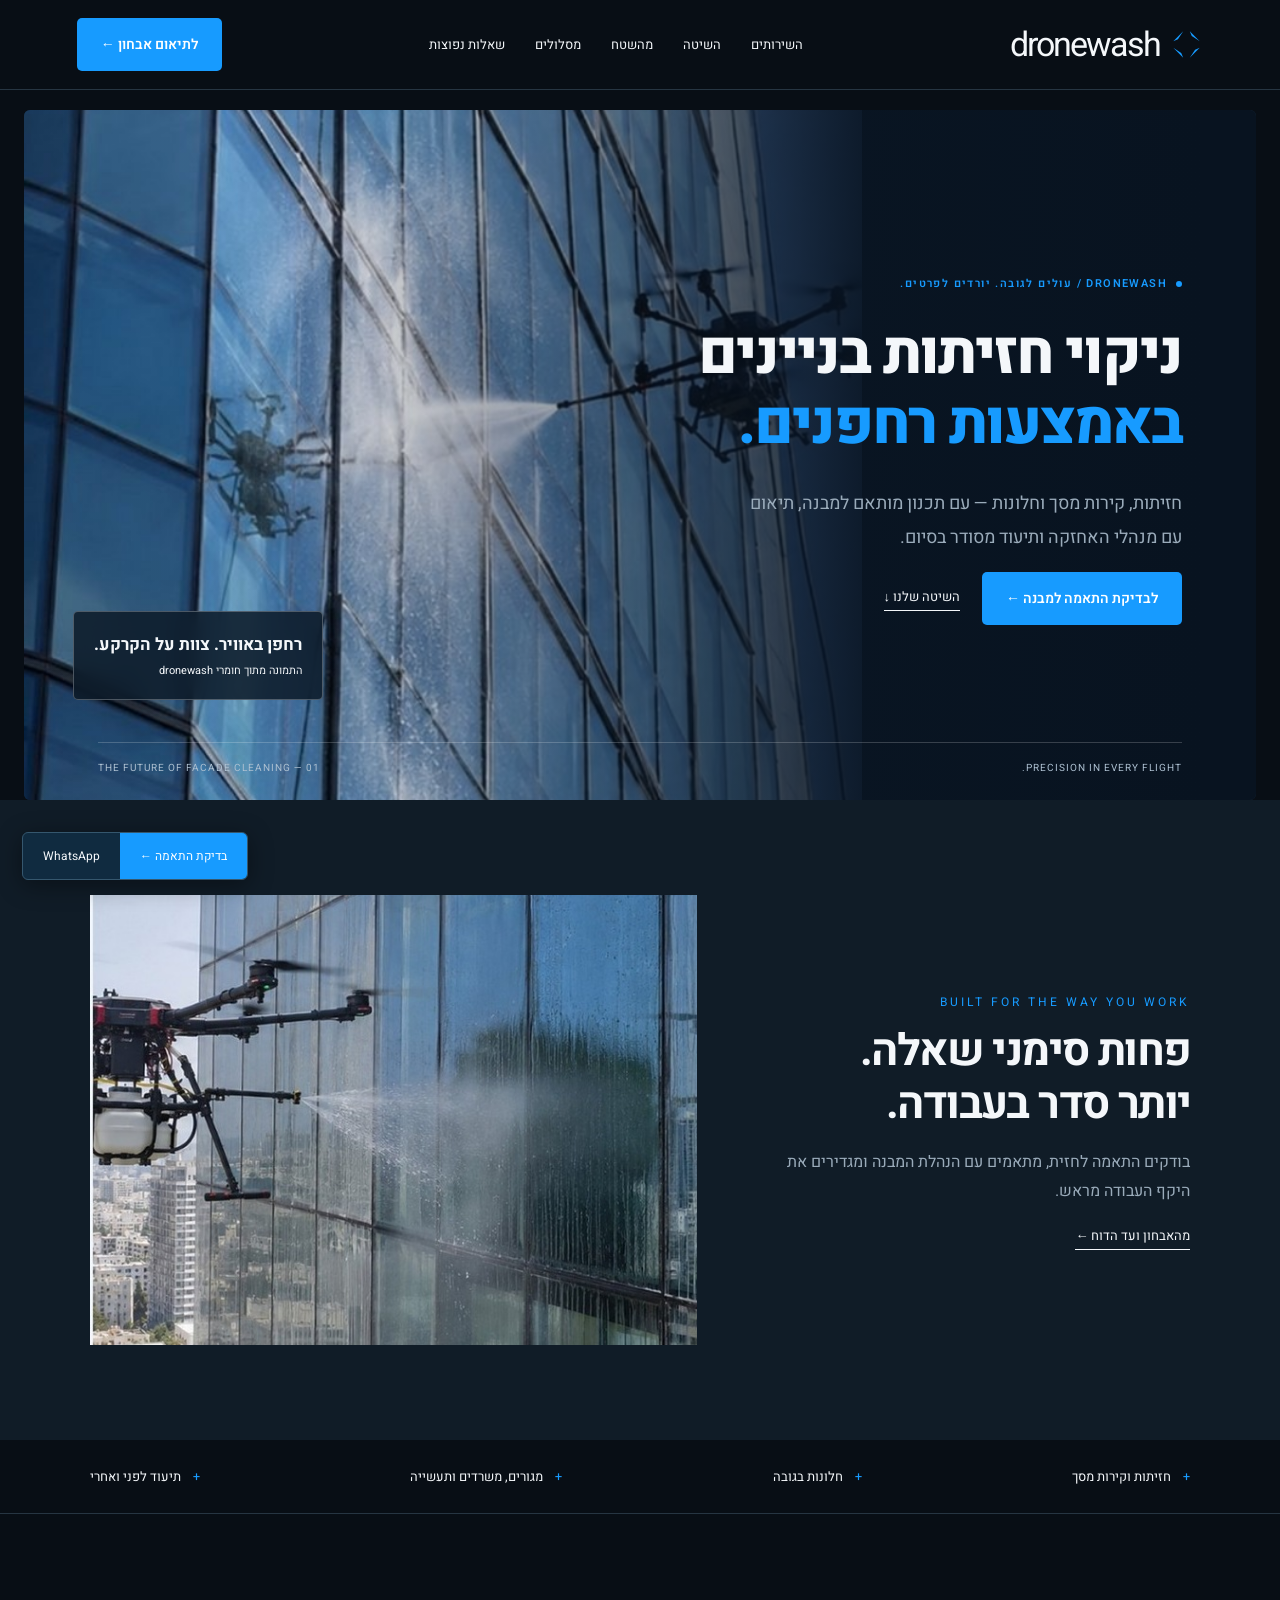
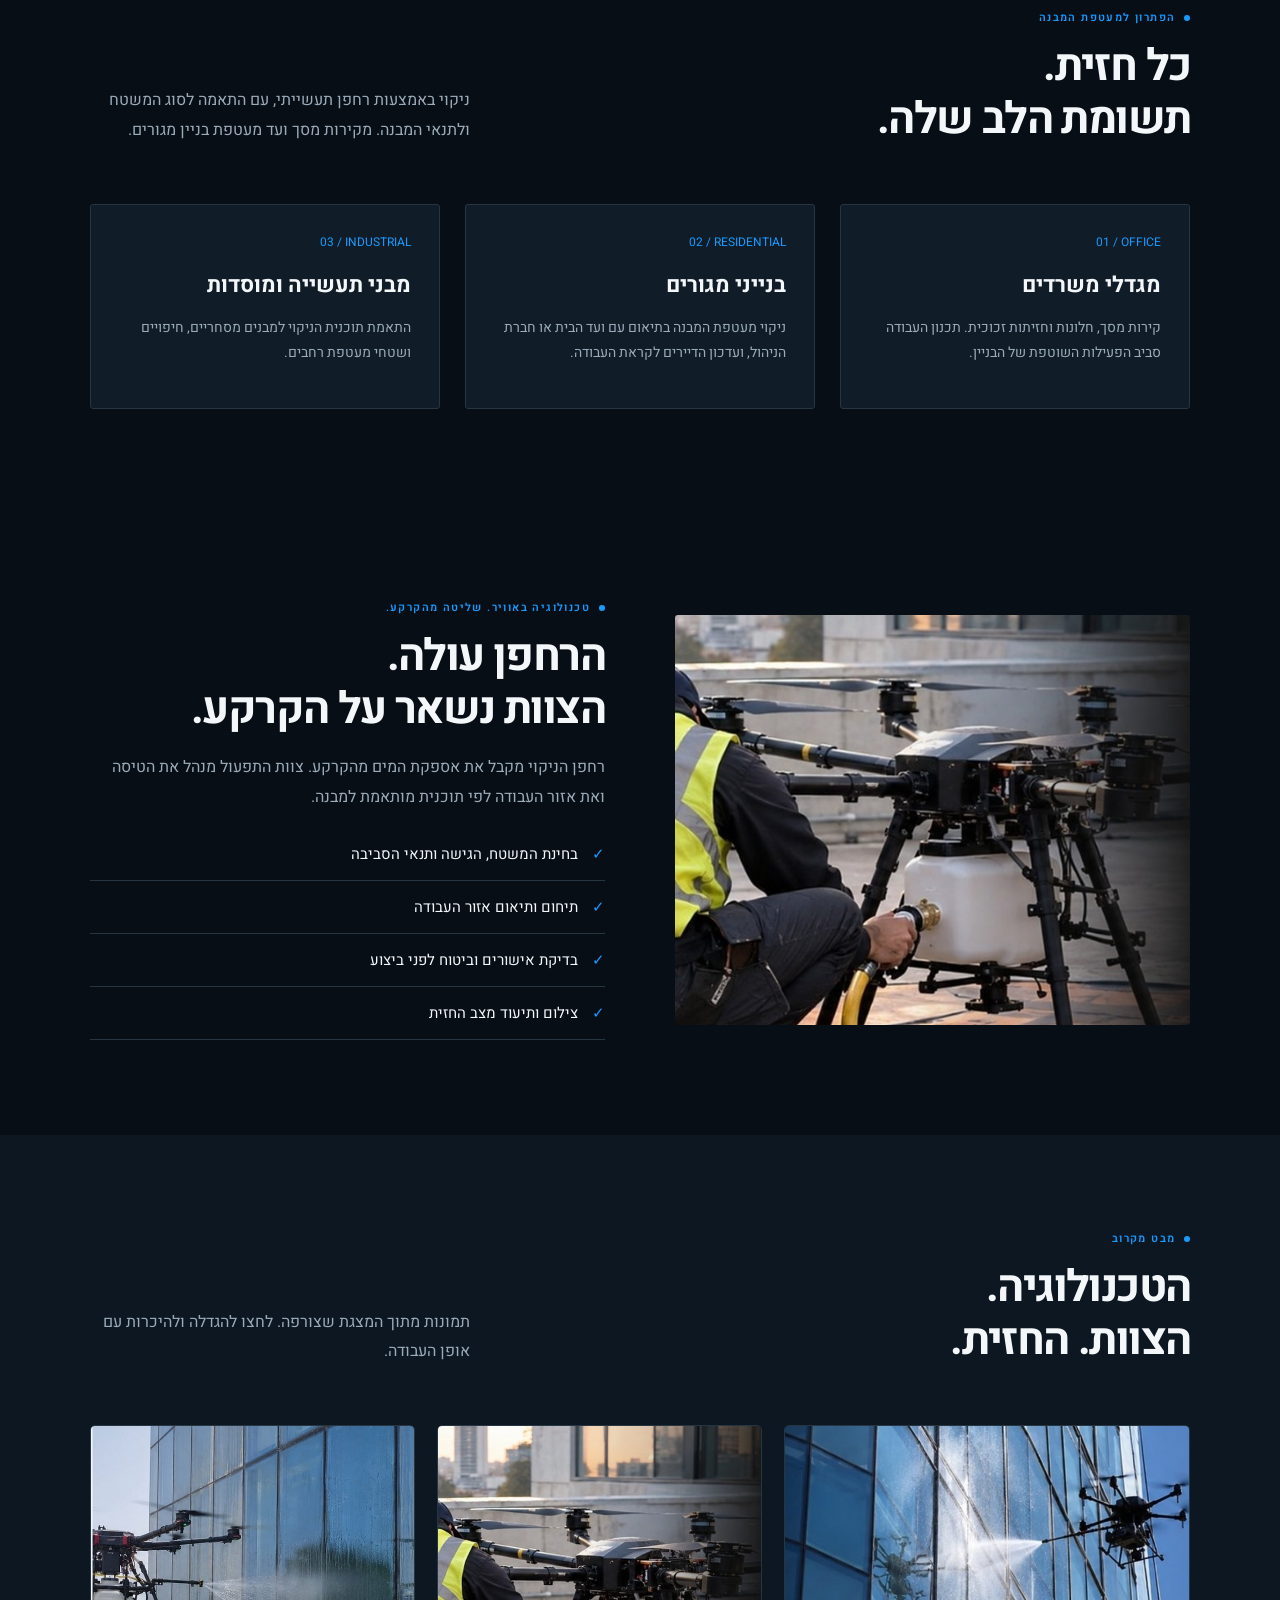
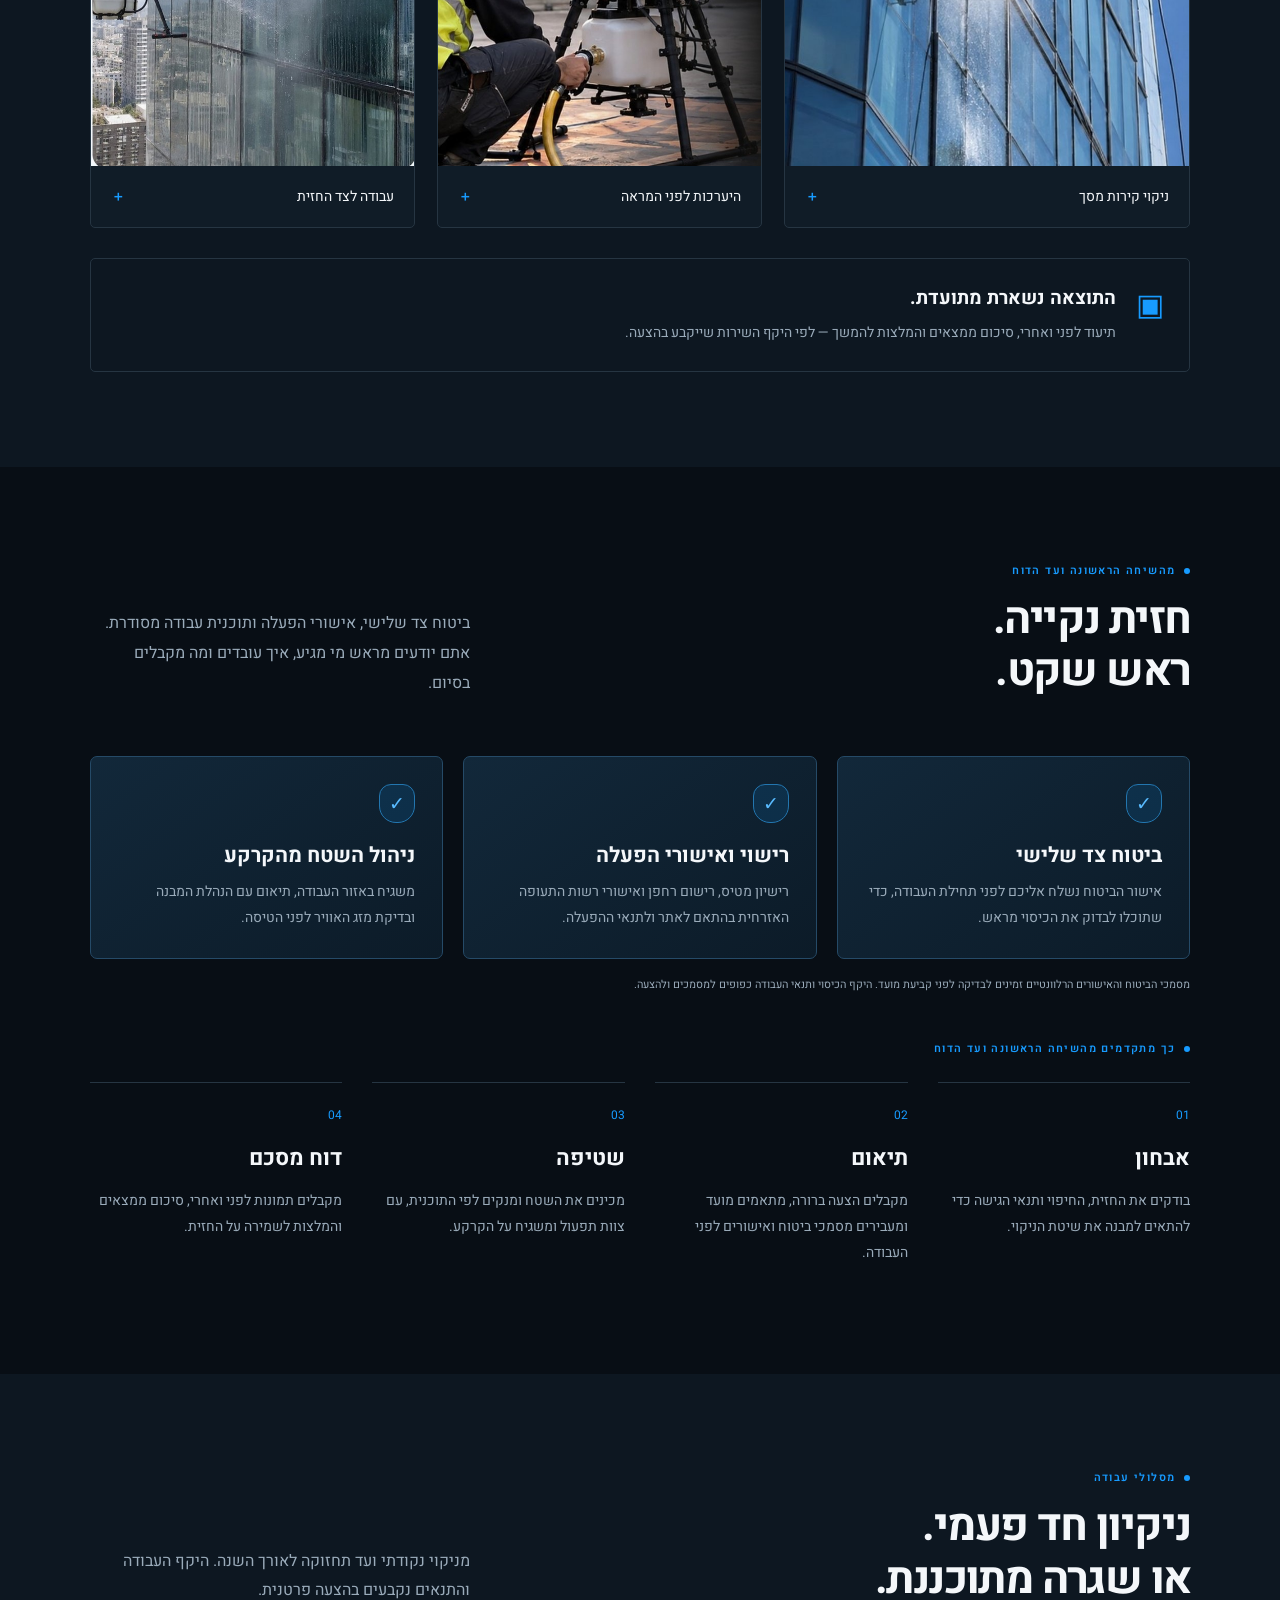
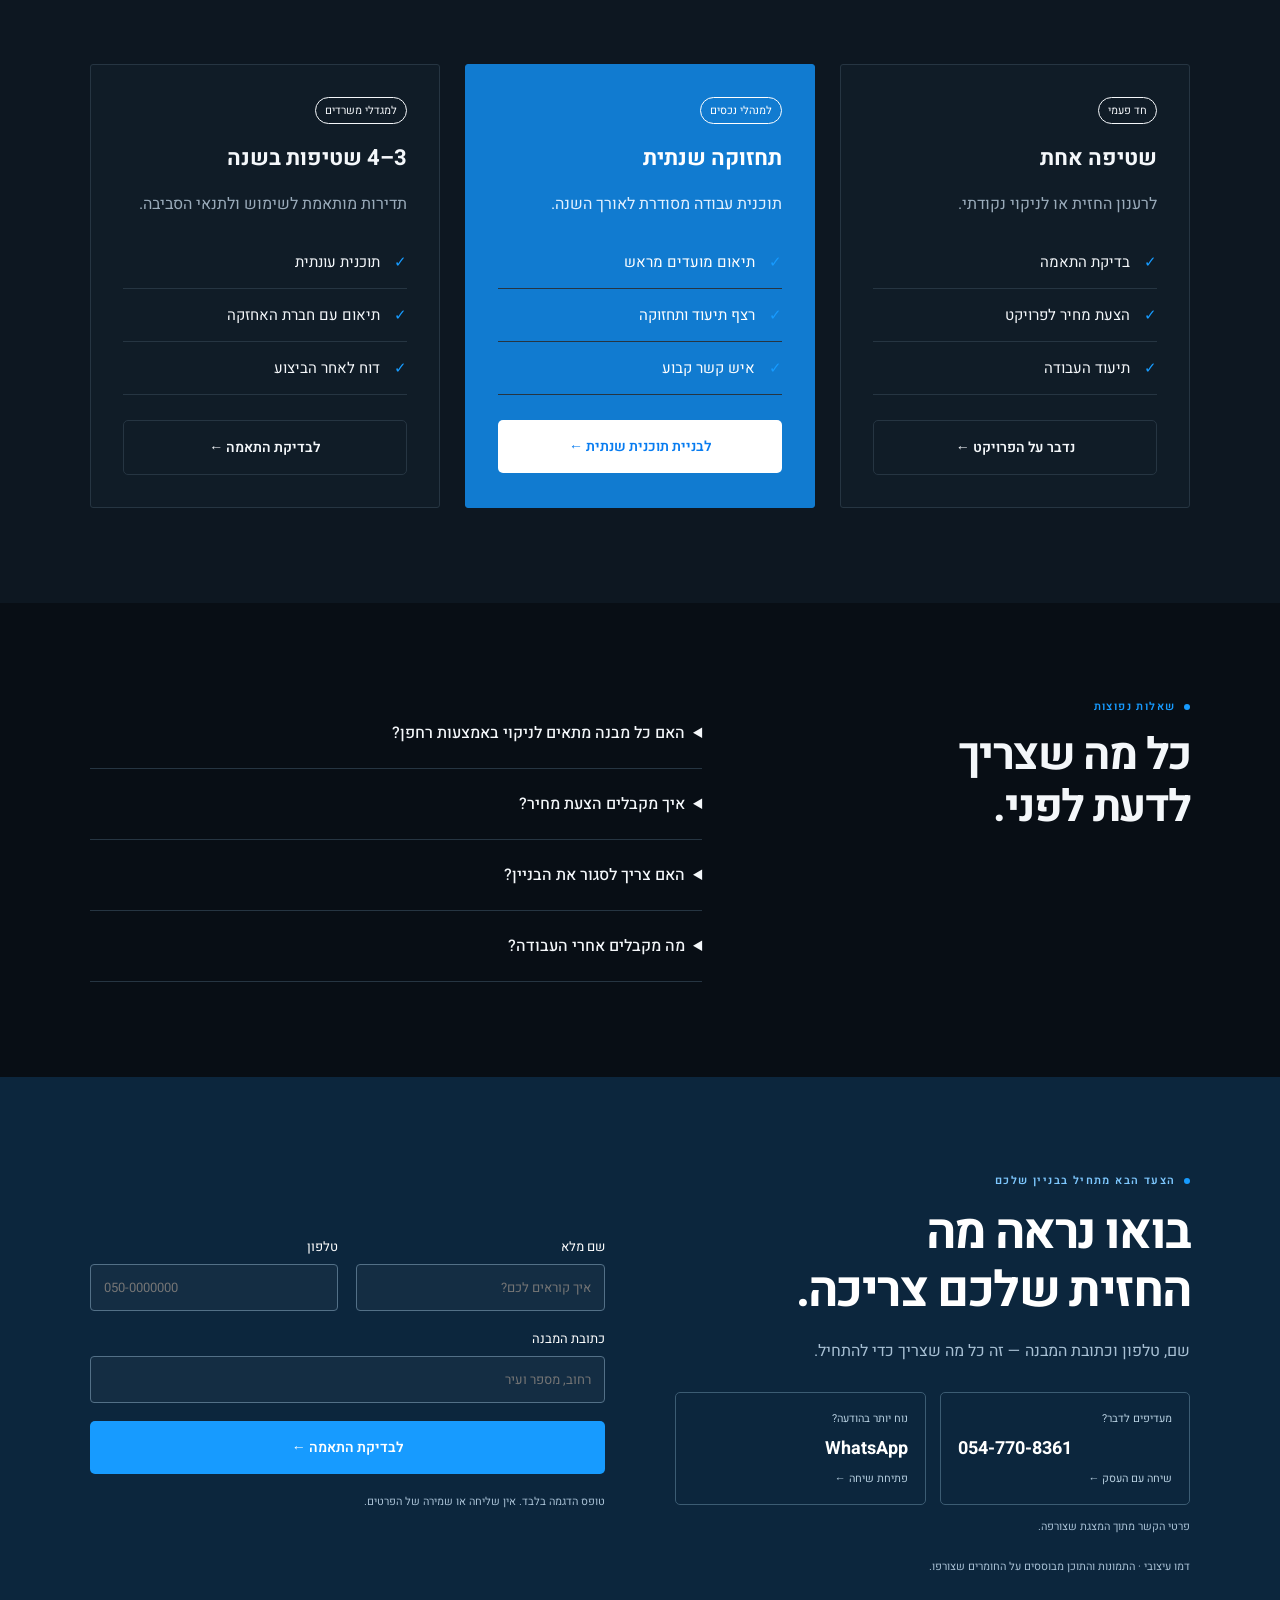
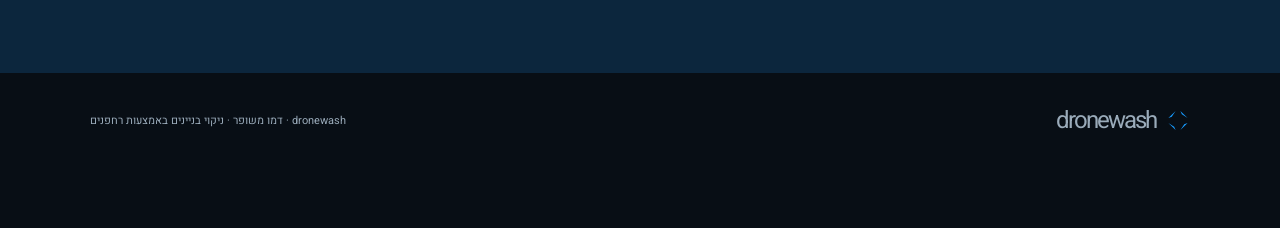
==== public/index.html @ f0903524 "Import original dronewash website and landing page unchanged website/ -> public/, landing/ -> public" ====
<!DOCTYPE html><html lang="he" dir="rtl"><head><meta charset="UTF-8"><meta name="viewport" content="width=device-width,initial-scale=1"><title>dronewash | עולים לגובה. יורדים לפרטים.</title><meta name="description" content="דמו dronewash — ניקוי חזיתות בניינים וקירות מסך באמצעות רחפנים"><link rel="stylesheet" href="styles.css"></head><body><header><a href="#" aria-label="dronewash דף הבית"><span class="logo" dir="ltr">dronewash<svg viewBox="0 0 50 50" aria-hidden="true"><path d="M5 20L20 5L12 17ZM30 5L45 20L33 12ZM45 30L30 45L38 33ZM20 45L5 30L17 38Z" fill="currentColor"/></svg></span></a><nav aria-label="ניווט ראשי"><a href="#services">השירותים</a><a href="#method">השיטה</a><a href="#gallery">מהשטח</a><a href="#plans">מסלולים</a><a href="#faq">שאלות נפוצות</a></nav><a class="btn" href="#contact">לתיאום אבחון ←</a></header><main><section class="hero"><div class="hero-copy"><div class="eyebrow">DRONEWASH / עולים לגובה. יורדים לפרטים.</div><h1>ניקוי חזיתות בניינים<br><em>באמצעות רחפנים.</em></h1><p>חזיתות, קירות מסך וחלונות — עם תכנון מותאם למבנה, תיאום עם מנהלי האחזקה ותיעוד מסודר בסיום.</p><div class="actions"><a class="btn" href="#contact">לבדיקת התאמה למבנה ←</a><a class="underlink" href="#method">השיטה שלנו ↓</a></div></div><div class="hero-tag"><b>רחפן באוויר. צוות על הקרקע.</b>התמונה מתוך חומרי dronewash</div><div class="hero-bottom"><span>PRECISION IN EVERY FLIGHT.</span><span>01 — THE FUTURE OF FACADE CLEANING</span></div></section><section class="section editorial"><div><div class="bigword">BUILT FOR THE WAY YOU WORK</div><h2>פחות סימני שאלה.<br>יותר סדר בעבודה.</h2><p>בודקים התאמה לחזית, מתאמים עם הנהלת המבנה ומגדירים את היקף העבודה מראש.</p><a class="underlink" href="#process">מהאבחון ועד הדוח ←</a></div><img src="assets/facade.jpg" alt="רחפן לצד חזית בניין זכוכית" loading="lazy"></section><div class="strip"><span>חזיתות וקירות מסך</span><span>חלונות בגובה</span><span>מגורים, משרדים ותעשייה</span><span>תיעוד לפני ואחרי</span></div>
<section class="section" id="services"><div class="section-head"><div><div class="eyebrow">הפתרון למעטפת המבנה</div><h2>כל חזית.<br>תשומת הלב שלה.</h2></div><p>ניקוי באמצעות רחפן תעשייתי, עם התאמה לסוג המשטח ולתנאי המבנה. מקירות מסך ועד מעטפת בניין מגורים.</p></div><div class="grid3"><article class="card"><div class="number">01 / OFFICE</div><h3>מגדלי משרדים</h3><p>קירות מסך, חלונות וחזיתות זכוכית. תכנון העבודה סביב הפעילות השוטפת של הבניין.</p></article><article class="card"><div class="number">02 / RESIDENTIAL</div><h3>בנייני מגורים</h3><p>ניקוי מעטפת המבנה בתיאום עם ועד הבית או חברת הניהול, ועדכון הדיירים לקראת העבודה.</p></article><article class="card"><div class="number">03 / INDUSTRIAL</div><h3>מבני תעשייה ומוסדות</h3><p>התאמת תוכנית הניקוי למבנים מסחריים, חיפויים ושטחי מעטפת רחבים.</p></article></div></section>
<section class="section split" id="method"><img class="photo" src="assets/pilot.jpg" alt="רחפן תעשייתי וצוות בשטח מתוך מצגת dronewash" loading="lazy"><div><div class="eyebrow">טכנולוגיה באוויר. שליטה מהקרקע.</div><h2>הרחפן עולה.<br>הצוות נשאר על הקרקע.</h2><p>רחפן הניקוי מקבל את אספקת המים מהקרקע. צוות התפעול מנהל את הטיסה ואת אזור העבודה לפי תוכנית מותאמת למבנה.</p><span class="check">בחינת המשטח, הגישה ותנאי הסביבה</span><span class="check">תיחום ותיאום אזור העבודה</span><span class="check">בדיקת אישורים וביטוח לפני ביצוע</span><span class="check">צילום ותיעוד מצב החזית</span></div></section>
<section class="section gallery" id="gallery"><div class="section-head"><div><div class="eyebrow">מבט מקרוב</div><h2>הטכנולוגיה.<br>הצוות. החזית.</h2></div><p>תמונות מתוך המצגת שצורפה. לחצו להגדלה ולהיכרות עם אופן העבודה.</p></div><div class="gallery-grid"><button class="gallery-item" data-src="assets/hero.jpg" data-caption="ניקוי קירות מסך"><img src="assets/hero.jpg" alt="ניקוי קירות מסך" loading="lazy"><span>ניקוי קירות מסך<b>＋</b></span></button><button class="gallery-item" data-src="assets/pilot.jpg" data-caption="היערכות לפני המראה"><img src="assets/pilot.jpg" alt="היערכות לפני המראה" loading="lazy"><span>היערכות לפני המראה<b>＋</b></span></button><button class="gallery-item" data-src="assets/facade.jpg" data-caption="עבודה לצד החזית"><img src="assets/facade.jpg" alt="עבודה לצד החזית" loading="lazy"><span>עבודה לצד החזית<b>＋</b></span></button></div><div class="documentation"><span class="doc-icon">▣</span><div><h3>התוצאה נשארת מתועדת.</h3><p>תיעוד לפני ואחרי, סיכום ממצאים והמלצות להמשך — לפי היקף השירות שייקבע בהצעה.</p></div></div></section><section class="section" id="process"><div class="section-head"><div><div class="eyebrow">מהשיחה הראשונה ועד הדוח</div><h2>חזית נקייה.<br>ראש שקט.</h2></div><p>ביטוח צד שלישי, אישורי הפעלה ותוכנית עבודה מסודרת. אתם יודעים מראש מי מגיע, איך עובדים ומה מקבלים בסיום.</p></div><div class="trust-grid"><article class="trust-card"><span class="trust-icon" aria-hidden="true">✓</span><h3>ביטוח צד שלישי</h3><p>אישור הביטוח נשלח אליכם לפני תחילת העבודה, כדי שתוכלו לבדוק את הכיסוי מראש.</p></article><article class="trust-card"><span class="trust-icon" aria-hidden="true">✓</span><h3>רישוי ואישורי הפעלה</h3><p>רישיון מטיס, רישום רחפן ואישורי רשות התעופה האזרחית בהתאם לאתר ולתנאי ההפעלה.</p></article><article class="trust-card"><span class="trust-icon" aria-hidden="true">✓</span><h3>ניהול השטח מהקרקע</h3><p>משגיח באזור העבודה, תיאום עם הנהלת המבנה ובדיקת מזג האוויר לפני הטיסה.</p></article></div><p class="trust-footnote">מסמכי הביטוח והאישורים הרלוונטיים זמינים לבדיקה לפני קביעת מועד. היקף הכיסוי ותנאי העבודה כפופים למסמכים ולהצעה.</p><div class="eyebrow process-label">כך מתקדמים מהשיחה הראשונה ועד הדוח</div><div class="grid4"><article class="linecard"><div class="number">01</div><h3>אבחון</h3><p>בודקים את החזית, החיפוי ותנאי הגישה כדי להתאים למבנה את שיטת הניקוי.</p></article><article class="linecard"><div class="number">02</div><h3>תיאום</h3><p>מקבלים הצעה ברורה, מתאמים מועד ומעבירים מסמכי ביטוח ואישורים לפני העבודה.</p></article><article class="linecard"><div class="number">03</div><h3>שטיפה</h3><p>מכינים את השטח ומנקים לפי התוכנית, עם צוות תפעול ומשגיח על הקרקע.</p></article><article class="linecard"><div class="number">04</div><h3>דוח מסכם</h3><p>מקבלים תמונות לפני ואחרי, סיכום ממצאים והמלצות לשמירה על החזית.</p></article></div></section>
<section class="section plans" id="plans"><div class="section-head"><div><div class="eyebrow">מסלולי עבודה</div><h2>ניקיון חד פעמי.<br>או שגרה מתוכננת.</h2></div><p>מניקוי נקודתי ועד תחזוקה לאורך השנה. היקף העבודה והתנאים נקבעים בהצעה פרטנית.</p></div><div class="grid3"><article class="plan"><div class="badge">חד פעמי</div><h3>שטיפה אחת</h3><p>לרענון החזית או לניקוי נקודתי.</p><span class="check">בדיקת התאמה</span><span class="check">הצעת מחיר לפרויקט</span><span class="check">תיעוד העבודה</span><a class="btn outline" href="#contact">נדבר על הפרויקט ←</a></article><article class="plan featured"><div class="badge">למנהלי נכסים</div><h3>תחזוקה שנתית</h3><p>תוכנית עבודה מסודרת לאורך השנה.</p><span class="check">תיאום מועדים מראש</span><span class="check">רצף תיעוד ותחזוקה</span><span class="check">איש קשר קבוע</span><a class="btn" href="#contact">לבניית תוכנית שנתית ←</a></article><article class="plan"><div class="badge">למגדלי משרדים</div><h3>3–4 שטיפות בשנה</h3><p>תדירות מותאמת לשימוש ולתנאי הסביבה.</p><span class="check">תוכנית עונתית</span><span class="check">תיאום עם חברת האחזקה</span><span class="check">דוח לאחר הביצוע</span><a class="btn outline" href="#contact">לבדיקת התאמה ←</a></article></div></section>
<section class="section faq" id="faq"><div><div class="eyebrow">שאלות נפוצות</div><h2>כל מה שצריך<br>לדעת לפני.</h2></div><div><details><summary>האם כל מבנה מתאים לניקוי באמצעות רחפן?</summary><p>לא כל מבנה מתאים. בוחנים את סוג החיפוי, גובה המבנה, אפשרויות הגישה, הסביבה ומצב הלכלוך לפני קביעת שיטת העבודה.</p></details><details><summary>איך מקבלים הצעת מחיר?</summary><p>מתחילים מכתובת ותמונה של המבנה. לאחר בדיקת ההתאמה והיקף העבודה, ניתן לתאם אבחון ולהכין הצעה מפורטת.</p></details><details><summary>האם צריך לסגור את הבניין?</summary><p>העבודה מתוכננת בתיאום עם הנהלת המבנה. אזור העבודה עשוי להיות מתוחם; היקף ההפרעה תלוי בתנאי המקום ובתוכנית הביצוע.</p></details><details><summary>מה מקבלים אחרי העבודה?</summary><p>לפי התוכנית המוצגת: תיעוד לפני ואחרי, סיכום ממצאים והמלצות לתחזוקה בהמשך. הפרטים הסופיים נקבעים בהצעת השירות.</p></details></div></section>
<section class="section contact split" id="contact"><div><div class="eyebrow" style="color:#7ec8ff">הצעד הבא מתחיל בבניין שלכם</div><h2>בואו נראה מה<br>החזית שלכם צריכה.</h2><p>שם, טלפון וכתובת המבנה — זה כל מה שצריך כדי להתחיל.</p><div class="contact-options"><a href="tel:+972547708361" class="contact-option"><span>מעדיפים לדבר?</span><b dir="ltr">054-770-8361</b><small>שיחה עם העסק ←</small></a><a href="https://wa.me/972547708361" target="_blank" rel="noopener noreferrer" class="contact-option"><span>נוח יותר בהודעה?</span><b>WhatsApp</b><small>פתיחת שיחה ←</small></a></div><p class="note contact-source">פרטי הקשר מתוך המצגת שצורפה.</p><p class="note">דמו עיצובי · התמונות והתוכן מבוססים על החומרים שצורפו.</p></div><form><label>שם מלא<input required autocomplete="name" placeholder="איך קוראים לכם?"></label><label>טלפון<input required type="tel" autocomplete="tel" pattern="[0-9+() -]{8,18}" placeholder="050-0000000"></label><label class="wide">כתובת המבנה<input required placeholder="רחוב, מספר ועיר"></label><button class="btn wide">לבדיקת התאמה ←</button><p class="note wide">טופס הדגמה בלבד. אין שליחה או שמירה של הפרטים.</p><div id="result" class="result wide" role="status" hidden></div></form></section></main><footer class="footer"><span class="logo" dir="ltr">dronewash<svg viewBox="0 0 50 50" aria-hidden="true"><path d="M5 20L20 5L12 17ZM30 5L45 20L33 12ZM45 30L30 45L38 33ZM20 45L5 30L17 38Z" fill="currentColor"/></svg></span><span>dronewash · דמו משופר · ניקוי בניינים באמצעות רחפנים</span></footer><dialog id="viewer" aria-labelledby="viewer-caption"><button class="close-viewer" aria-label="סגירת תמונה">✕</button><img id="viewer-image" alt=""><p id="viewer-caption"></p></dialog><div class="quick-contact" aria-label="יצירת קשר מהירה"><a href="#contact">בדיקת התאמה ←</a><a href="https://wa.me/972547708361" target="_blank" rel="noopener noreferrer">WhatsApp</a></div><script src="script.js" defer></script></body></html>
---- public/styles.css ----
@import url('https://fonts.googleapis.com/css2?family=Heebo:wght@400;500;600;700;800;900&display=swap');*{box-sizing:border-box}html{scroll-behavior:smooth;scroll-padding-top:85px}body{margin:0;font-family:Heebo,Arial,sans-serif;color:var(--ink);background:var(--bg)}a{color:inherit;text-decoration:none}button,input,select{font:inherit}a,button,input,select,summary{outline-offset:5px}button{cursor:pointer}header{height:90px;padding:0 6%;display:flex;justify-content:space-between;align-items:center;border-bottom:1px solid var(--line)}.logo{font-size:34px;letter-spacing:-2px;display:inline-flex;gap:10px;align-items:center;font-weight:400}.logo svg{width:33px;height:33px;color:var(--blue)}nav{display:flex;gap:30px;font-size:13px}.btn{display:inline-flex;align-items:center;justify-content:center;gap:28px;border:0;background:var(--blue);color:white;padding:16px 24px;border-radius:5px;font-size:14px;font-weight:600}.btn.light{background:white;color:#102334}.outline{background:transparent;border:1px solid var(--line);color:var(--ink)}.eyebrow{font-size:11px;letter-spacing:1.4px;color:var(--blue);font-weight:600}.eyebrow:before{content:'';display:inline-block;width:6px;height:6px;background:var(--blue);border-radius:50%;margin-left:9px}h1{font-size:clamp(52px,5.7vw,86px);line-height:1.1;letter-spacing:-3px;font-weight:800;margin:28px 0}h1 em{font-style:normal;color:var(--blue)}h2{font-size:44px;line-height:1.2;letter-spacing:-1.6px;margin:15px 0}h3{font-size:22px;margin:18px 0 10px}p{line-height:1.85;color:var(--muted);font-size:16px}.section{padding:95px 7%}.section-head{display:flex;justify-content:space-between;align-items:end;gap:60px;margin-bottom:42px}.section-head p{max-width:380px}.grid3{display:grid;grid-template-columns:repeat(3,1fr);gap:25px}.grid4{display:grid;grid-template-columns:repeat(4,1fr);gap:30px}.number{font-size:12px;color:var(--blue);direction:ltr;text-align:right}.card{border:1px solid var(--line);border-radius:8px;padding:28px;background:var(--card)}.card p{font-size:14px}.linecard{border-top:1px solid var(--line);padding-top:23px}.linecard p{font-size:14px}.photo{width:100%;height:410px;object-fit:cover;border-radius:8px}.split{display:grid;grid-template-columns:1fr 1fr;gap:70px;align-items:center}.check{display:block;padding:15px 0;border-bottom:1px solid var(--line);font-size:15px}.check:before{content:'✓';margin-left:14px;color:var(--blue)}.plans{background:var(--soft)}.plan{padding:32px;border:1px solid var(--line);border-radius:8px;background:var(--card)}.plan.featured{background:var(--blue);color:#fff;border-color:var(--blue)}.plan.featured p{color:#e3f1ff}.plan.featured .btn{background:white;color:#087cf0}.plan .btn{width:100%;margin-top:25px}.badge{display:inline-block;font-size:11px;border:1px solid currentColor;padding:4px 9px;border-radius:20px}.faq{display:grid;grid-template-columns:1fr 1.5fr;gap:80px}details{border-bottom:1px solid var(--line);padding:23px 0}summary{cursor:pointer;font-size:16px;font-weight:500}details p{font-size:14px}.contact{background:var(--contact);color:white}.contact p{color:#a8c0d4}.contact h2{font-size:49px}form{display:grid;grid-template-columns:1fr 1fr;gap:18px}label{font-size:13px}input,select{display:block;width:100%;border:1px solid #537087;background:#ffffff08;border-radius:4px;color:white;padding:13px;margin-top:8px}select option{color:#102334}.wide{grid-column:1/-1}.note{font-size:11px!important;margin:0}.result{background:#d5edff;padding:16px;color:#132b45;border-radius:4px}.footer{padding:30px 7%;display:flex;align-items:center;justify-content:space-between;font-size:11px;color:var(--muted)}.footer .logo{font-size:24px}.footer .logo svg{width:24px}.actions{display:flex;align-items:center;gap:22px}.underlink{font-size:13px;border-bottom:1px solid currentColor;padding-bottom:4px}.strip{display:flex;justify-content:space-between;gap:20px;padding:27px 7%;border-bottom:1px solid var(--line);font-size:13px}.strip span:before{content:'+';color:var(--blue);margin-left:12px}.cross-demo{font-size:11px;color:var(--muted)}@media(max-width:760px){header{height:76px;padding:0 6%}nav{display:none}.logo{font-size:28px}.logo svg{width:27px}.btn{font-size:12px;padding:14px 17px;gap:15px}header .btn{padding:11px 14px}h1{font-size:55px;letter-spacing:-2px}h2{font-size:34px}.section{padding:60px 7%}.section-head{display:block}.grid3,.grid4,.split,.faq{grid-template-columns:1fr;gap:25px}.strip{flex-wrap:wrap;justify-content:center;font-size:11px;gap:15px}.photo{height:340px}.contact h2{font-size:39px}.footer{gap:20px;flex-wrap:wrap}.section-head p{font-size:14px}.card{padding:23px}.contact.split{gap:40px}form{gap:14px}}@media(prefers-reduced-motion:reduce){html{scroll-behavior:auto}}body{--bg:#080e15;--ink:#f4f7fa;--blue:#179bff;--muted:#9aabba;--line:#263542;--card:#101c27;--soft:#0d1721;--contact:#0c263d}header{background:#080e15}.hero{margin:20px 24px 0;min-height:690px;position:relative;display:flex;align-items:center;overflow:hidden;border-radius:6px;background:#14283b}.hero:before{content:'';position:absolute;inset:0;background:linear-gradient(270deg,#081320 10%,#081320df 40%,#08132010 80%),url('assets/hero.jpg') left 40%/60% auto no-repeat}.hero-copy{position:relative;padding:65px 6%;width:65%}.hero p{max-width:440px;font-size:18px}.hero h1{font-size:clamp(58px,6.5vw,94px)}.hero-bottom{position:absolute;bottom:25px;right:6%;left:6%;display:flex;justify-content:space-between;border-top:1px solid #ffffff30;padding-top:18px;color:#adc0d1;font-size:10px;letter-spacing:1px}.hero-tag{position:absolute;left:5%;bottom:105px;background:#0c1b28d9;border:1px solid #ffffff40;padding:20px;border-radius:5px;backdrop-filter:blur(10px);font-size:12px}.hero-tag b{display:block;font-size:19px;margin-bottom:5px}.card{border-radius:3px}.plans .plan{border-radius:3px}.plan.featured{background:#117bd0;border-color:#117bd0}.photo{border-radius:3px}.editorial{display:grid;grid-template-columns:1fr 1.4fr;gap:60px;align-items:center;background:#101c27}.editorial img{width:100%;height:450px;object-fit:cover}.bigword{font-size:12px;letter-spacing:3px;color:var(--blue)}@media(max-width:760px){.hero{margin:12px 12px 0;min-height:830px;align-items:start}.hero:before{background:linear-gradient(180deg,#081320 10%,#081320d9 48%,#08132020),url('assets/hero.jpg') center/cover}.hero-copy{width:100%;padding:45px 7%}.hero h1{font-size:59px}.hero p{font-size:16px}.hero-tag{left:7%;bottom:85px}.hero-bottom{font-size:8px}.editorial{grid-template-columns:1fr;gap:25px}.editorial img{height:340px}}
.hero h1{font-size:clamp(46px,4.7vw,69px);line-height:1.16;letter-spacing:-2px}.hero-copy{width:72%;padding-top:55px}.hero:before{background:linear-gradient(270deg,#081320 4%,#081320ed 32%,#08132060 58%,#08132005 85%),url('assets/hero.jpg') left 40%/68% auto no-repeat}.hero-copy p{max-width:440px}.hero-tag{left:4%;bottom:100px;font-size:11px}.hero-tag b{font-size:17px}.gallery{background:#0d1721}.gallery-grid{display:grid;grid-template-columns:1.25fr 1fr 1fr;gap:22px}.gallery-item{padding:0;text-align:right;color:var(--ink);background:var(--card);border:1px solid var(--line);border-radius:5px;overflow:hidden}.gallery-item img{height:340px;width:100%;object-fit:cover;display:block;transition:transform .3s}.gallery-item:hover img{transform:scale(1.025)}.gallery-item span{display:flex;justify-content:space-between;padding:20px;font-size:14px}.gallery-item b{color:var(--blue)}.documentation{margin-top:30px;display:flex;gap:20px;padding:25px;border:1px solid var(--line);border-radius:5px}.documentation h3{margin:0;font-size:19px}.documentation p{font-size:14px;margin:8px 0 0}.doc-icon{font-size:30px;color:var(--blue)}.contact-options{display:flex;gap:14px;margin:25px 0 12px}.contact-option{border:1px solid #3c5c73;border-radius:5px;padding:17px;flex:1;display:flex;flex-direction:column;gap:8px}.contact-option span,.contact-option small{font-size:11px;color:#b6cedf}.contact-option b{font-size:18px}.contact-option:hover{border-color:var(--blue)}.contact-source{margin-bottom:20px!important}dialog{border:1px solid #4a6478;background:#0c1823;color:white;padding:45px 20px 15px;border-radius:8px;max-width:min(90vw,900px);max-height:92vh}dialog::backdrop{background:#000c;backdrop-filter:blur(5px)}dialog img{display:block;max-width:100%;max-height:70vh;object-fit:contain;margin:auto}dialog p{font-size:14px;text-align:center}.close-viewer{position:absolute;top:9px;left:12px;color:white;background:transparent;border:0;padding:6px;font-size:20px}.quick-contact{position:fixed;bottom:20px;left:22px;z-index:20;display:flex;background:#102b40;border:1px solid #35576e;border-radius:6px;overflow:hidden;box-shadow:0 5px 25px #0006}.quick-contact a{padding:14px 20px;font-size:12px}.quick-contact a:first-child{background:var(--blue);color:white}.footer{padding-bottom:90px}@media(max-width:760px){.hero h1{font-size:43px;letter-spacing:-1.5px}.hero-copy{width:100%;padding:40px 7%}.hero:before{background:linear-gradient(180deg,#081320 8%,#081320e0 43%,#08132020 78%),url('assets/hero.jpg') center/cover}.hero{min-height:800px}.hero-copy p{font-size:15px}.hero-tag{left:7%;bottom:90px}.gallery-grid{grid-template-columns:1fr}.gallery-item img{height:310px}.contact-options{gap:10px}.contact-option{padding:13px}.contact-option b{font-size:16px}.quick-contact{left:14px;right:14px;bottom:12px}.quick-contact a{flex:1;text-align:center;padding:14px}.documentation{padding:20px}.footer{padding-bottom:100px}}@media(prefers-reduced-motion:reduce){.gallery-item img{transition:none}}
.trust-grid{display:grid;grid-template-columns:repeat(3,1fr);gap:20px;margin:0 0 16px}.trust-card{background:linear-gradient(145deg,#12283a,#0c1b28);border:1px solid #254a67;border-radius:7px;padding:27px}.trust-icon{display:inline-grid;place-items:center;background:#087ed529;color:#59bbff;border:1px solid #2376af;width:36px;height:39px;border-radius:12px 12px 17px 17px;font-size:19px}.trust-card h3{font-size:21px;margin:17px 0 8px}.trust-card p{font-size:14px;line-height:1.85;margin:0}.trust-footnote{font-size:11px;line-height:1.8;max-width:800px;margin:0 0 45px}.process-label{margin-bottom:25px}@media(max-width:760px){.trust-grid{grid-template-columns:1fr;gap:13px}.trust-card{padding:22px}.trust-card h3{font-size:21px}.trust-card p{font-size:15px}.trust-footnote{margin-bottom:35px}}
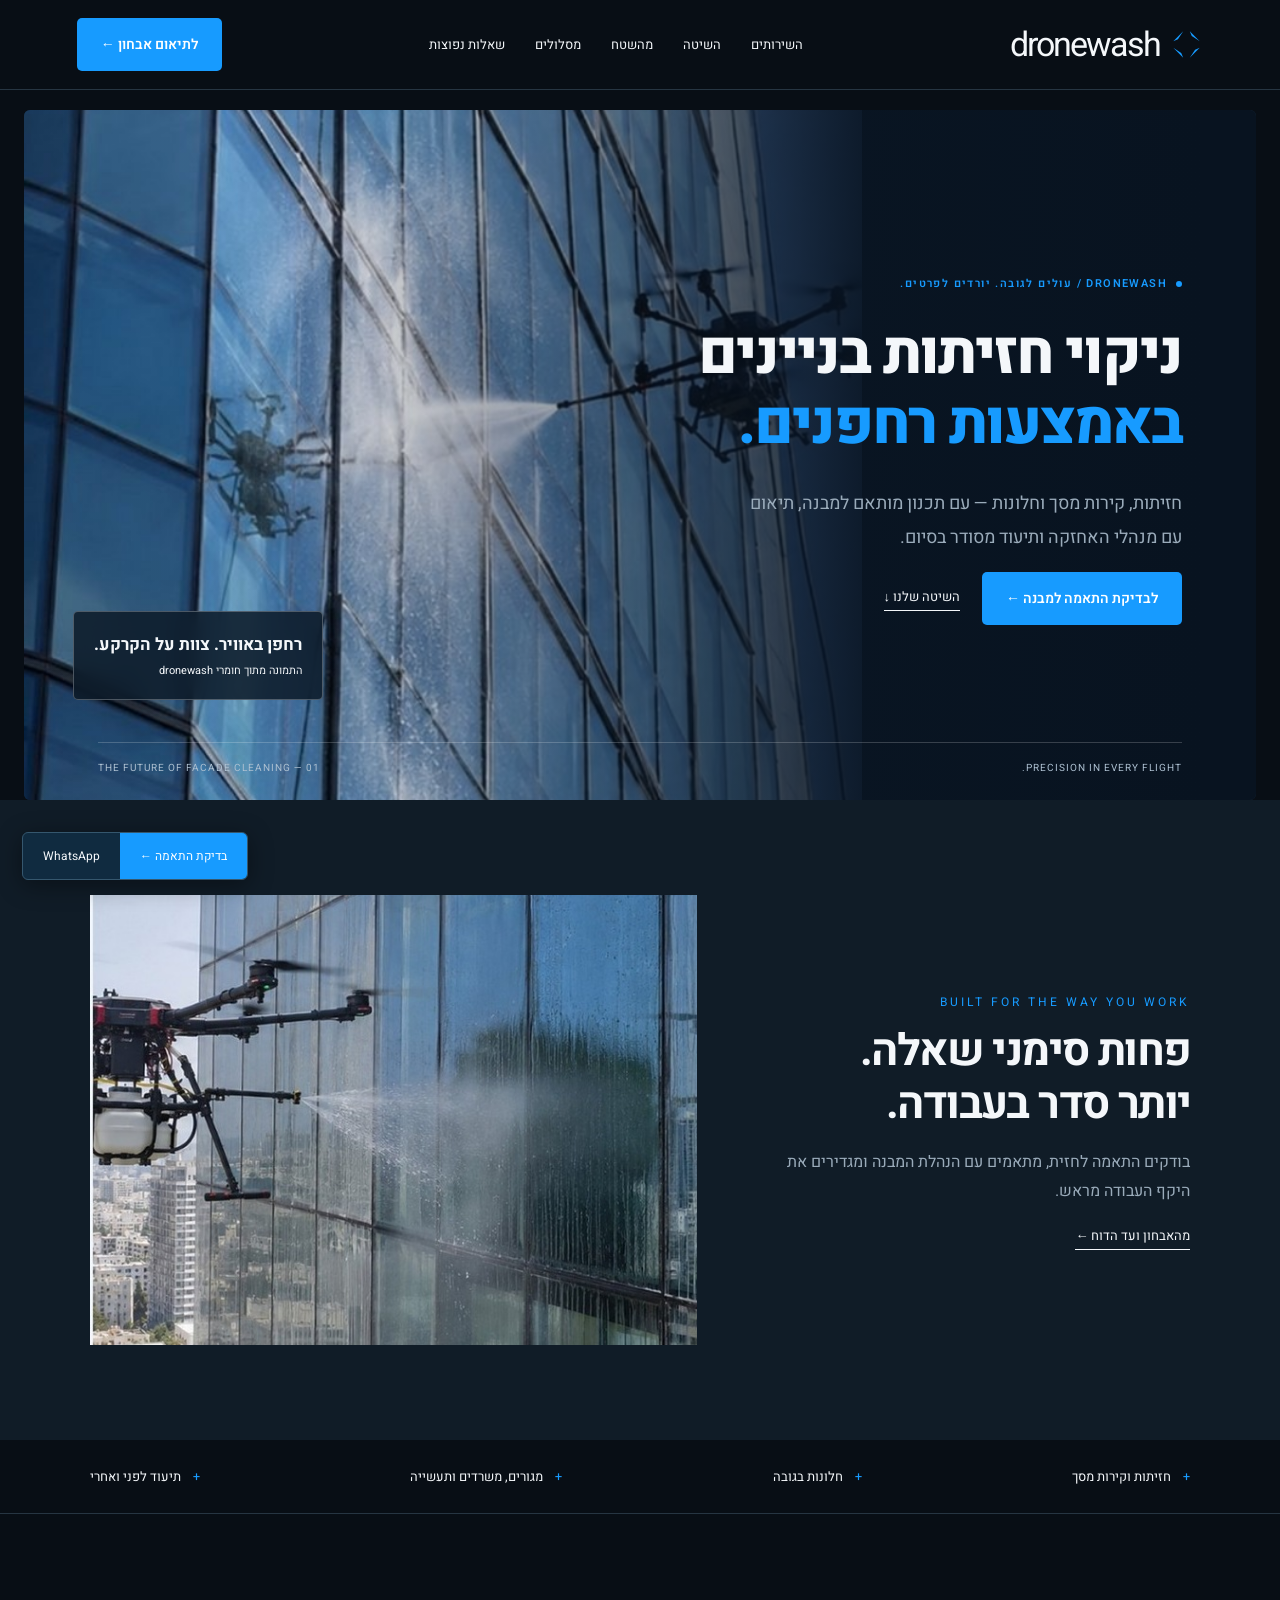
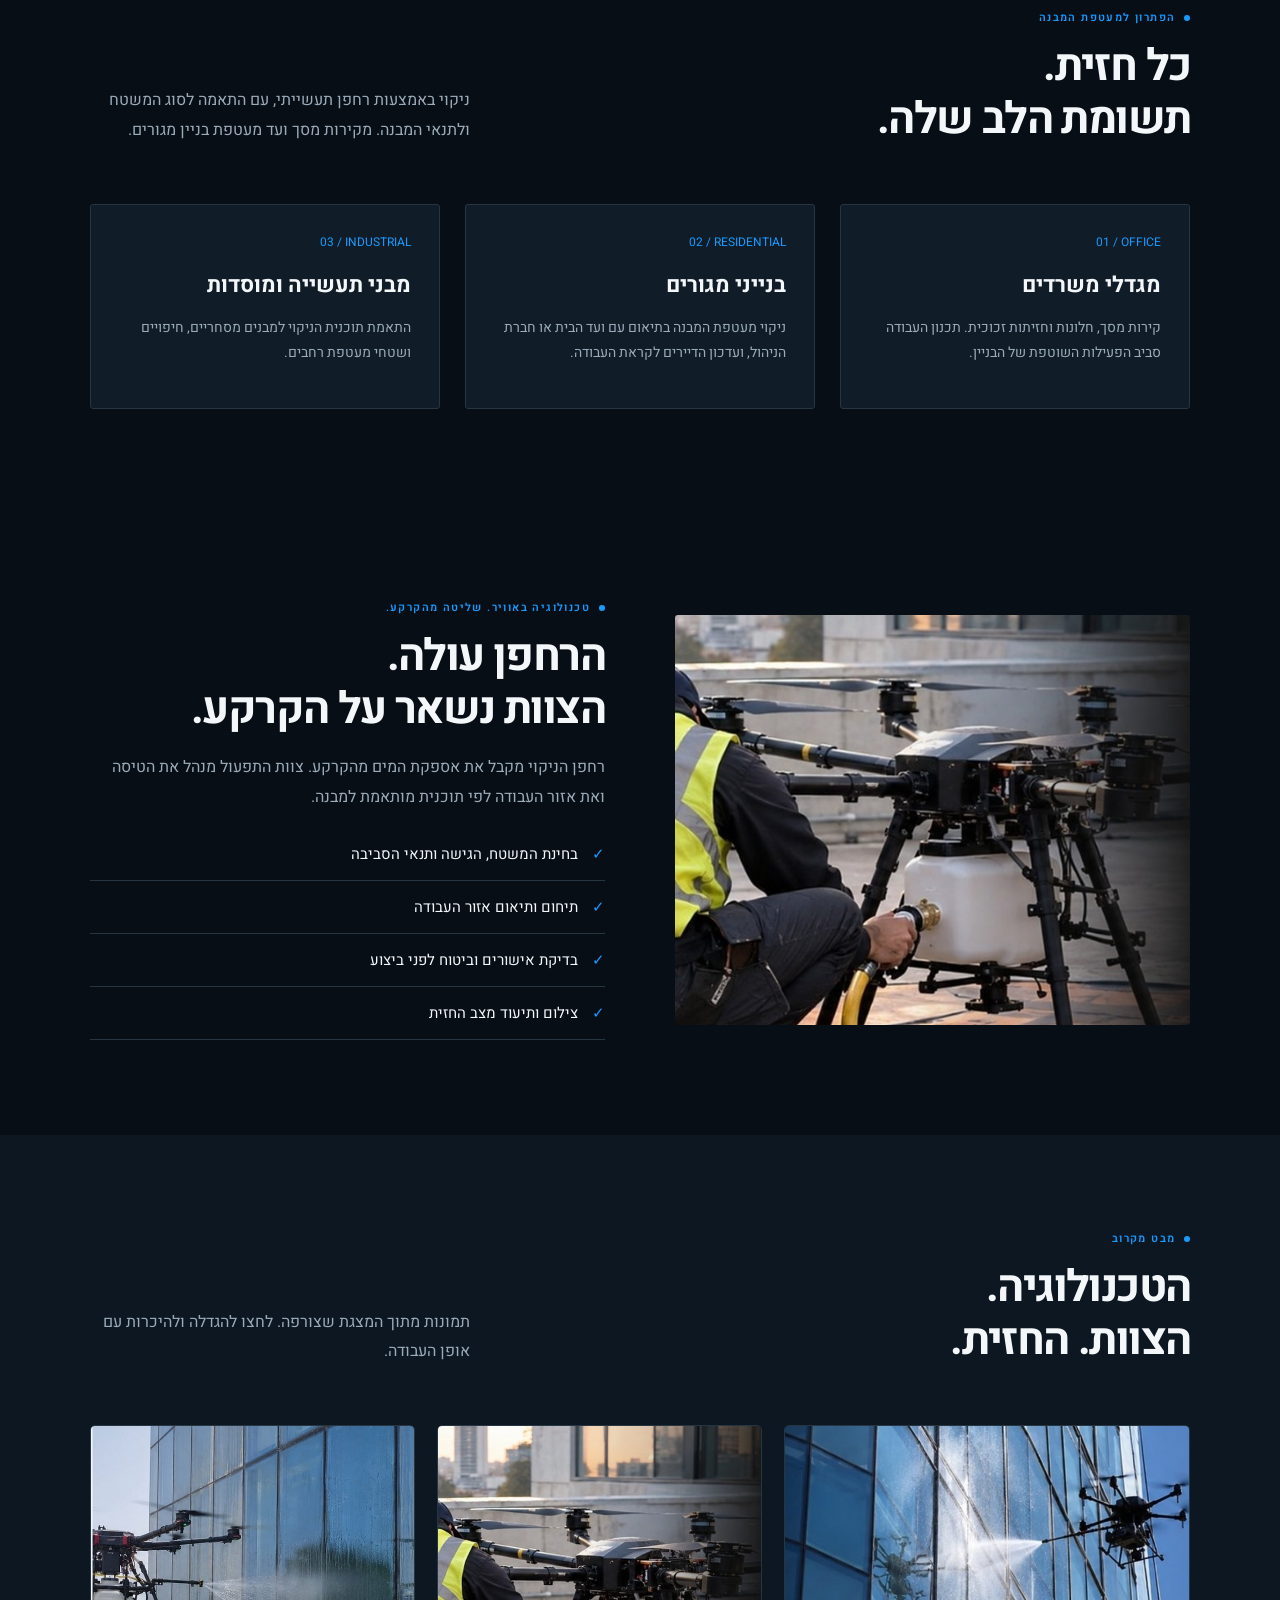
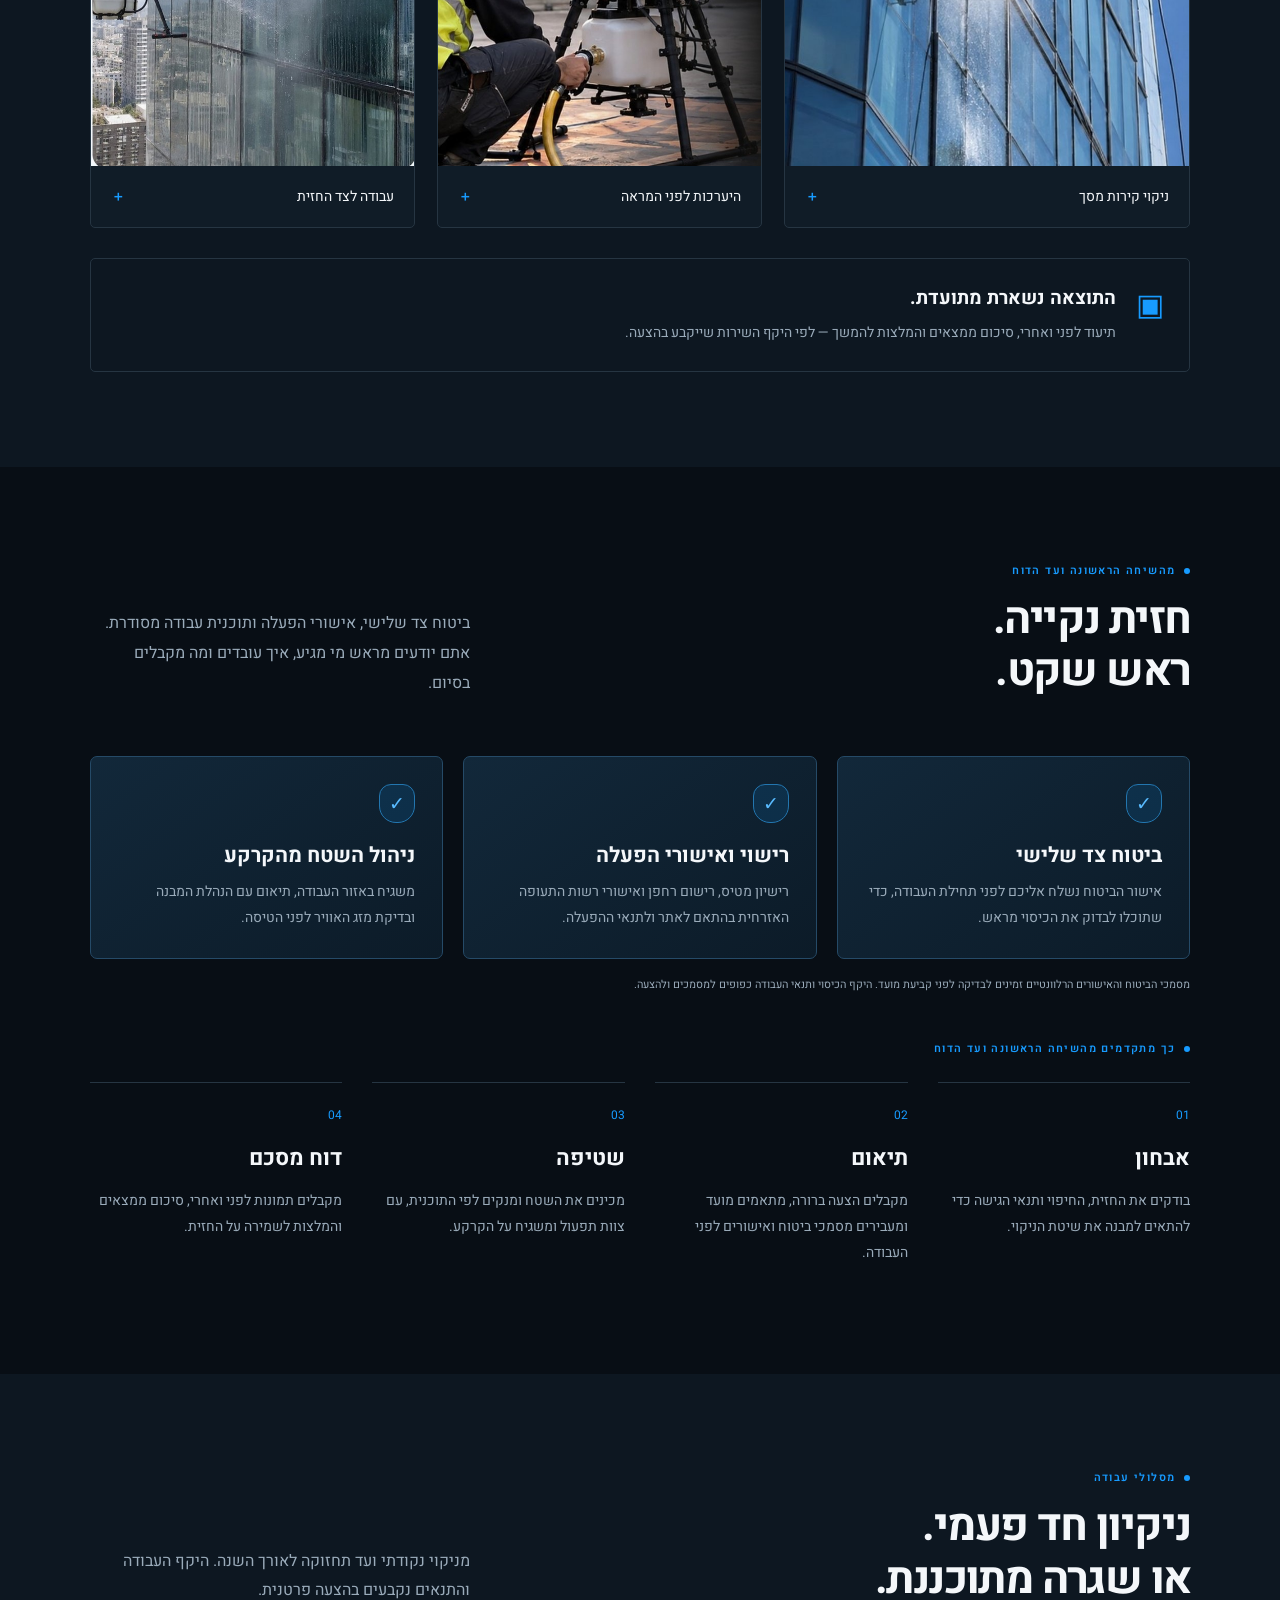
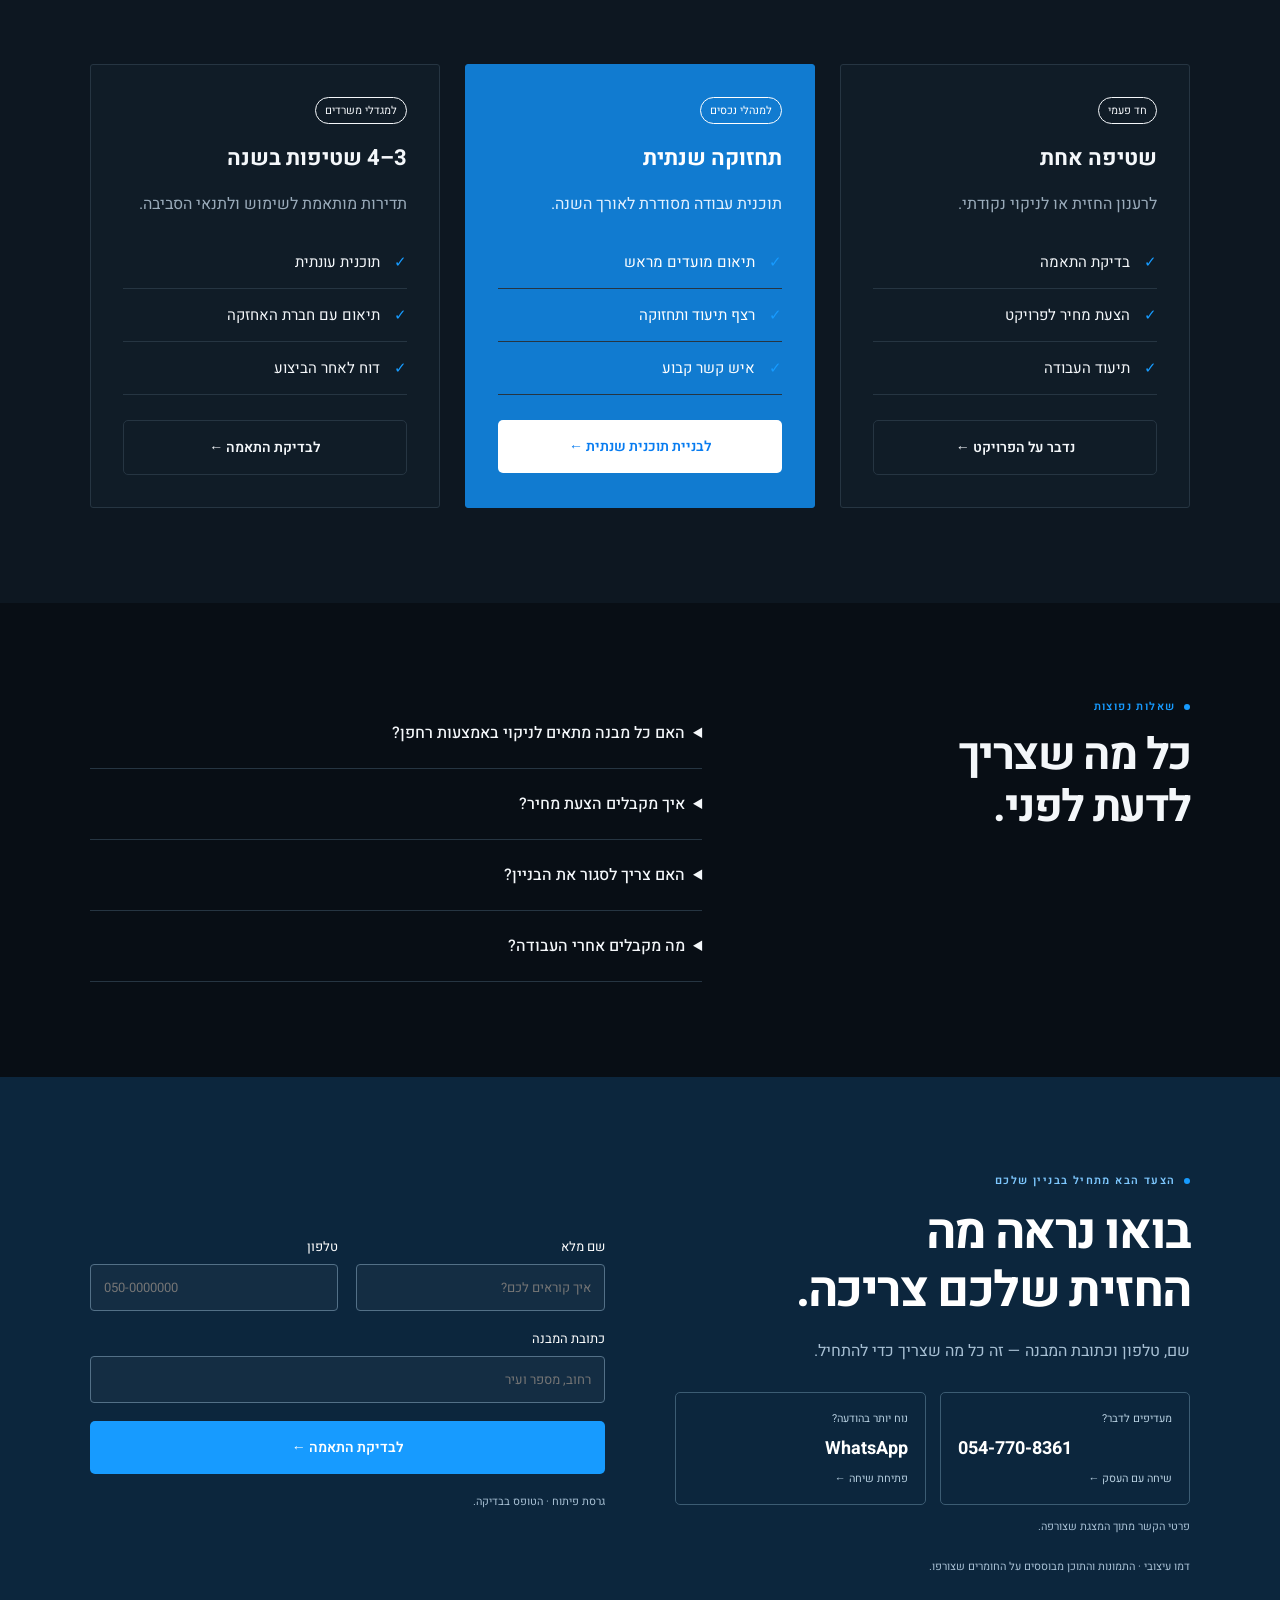
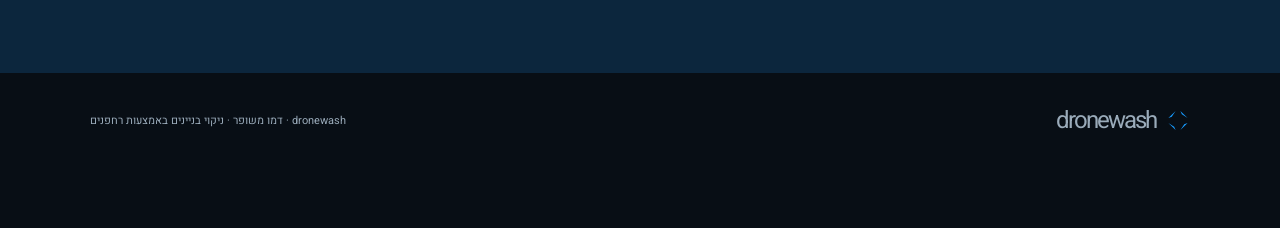
==== commit 40b64342: "Connect lead form to a server function that stores leads in Supabase - Shared lead-form.js for websi" ====
--- a/public/index.html
+++ b/public/index.html
@@ -1,7 +1,7 @@
-<!DOCTYPE html><html lang="he" dir="rtl"><head><meta charset="UTF-8"><meta name="viewport" content="width=device-width,initial-scale=1"><title>dronewash | עולים לגובה. יורדים לפרטים.</title><meta name="description" content="דמו dronewash — ניקוי חזיתות בניינים וקירות מסך באמצעות רחפנים"><link rel="stylesheet" href="styles.css"></head><body><header><a href="#" aria-label="dronewash דף הבית"><span class="logo" dir="ltr">dronewash<svg viewBox="0 0 50 50" aria-hidden="true"><path d="M5 20L20 5L12 17ZM30 5L45 20L33 12ZM45 30L30 45L38 33ZM20 45L5 30L17 38Z" fill="currentColor"/></svg></span></a><nav aria-label="ניווט ראשי"><a href="#services">השירותים</a><a href="#method">השיטה</a><a href="#gallery">מהשטח</a><a href="#plans">מסלולים</a><a href="#faq">שאלות נפוצות</a></nav><a class="btn" href="#contact">לתיאום אבחון ←</a></header><main><section class="hero"><div class="hero-copy"><div class="eyebrow">DRONEWASH / עולים לגובה. יורדים לפרטים.</div><h1>ניקוי חזיתות בניינים<br><em>באמצעות רחפנים.</em></h1><p>חזיתות, קירות מסך וחלונות — עם תכנון מותאם למבנה, תיאום עם מנהלי האחזקה ותיעוד מסודר בסיום.</p><div class="actions"><a class="btn" href="#contact">לבדיקת התאמה למבנה ←</a><a class="underlink" href="#method">השיטה שלנו ↓</a></div></div><div class="hero-tag"><b>רחפן באוויר. צוות על הקרקע.</b>התמונה מתוך חומרי dronewash</div><div class="hero-bottom"><span>PRECISION IN EVERY FLIGHT.</span><span>01 — THE FUTURE OF FACADE CLEANING</span></div></section><section class="section editorial"><div><div class="bigword">BUILT FOR THE WAY YOU WORK</div><h2>פחות סימני שאלה.<br>יותר סדר בעבודה.</h2><p>בודקים התאמה לחזית, מתאמים עם הנהלת המבנה ומגדירים את היקף העבודה מראש.</p><a class="underlink" href="#process">מהאבחון ועד הדוח ←</a></div><img src="assets/facade.jpg" alt="רחפן לצד חזית בניין זכוכית" loading="lazy"></section><div class="strip"><span>חזיתות וקירות מסך</span><span>חלונות בגובה</span><span>מגורים, משרדים ותעשייה</span><span>תיעוד לפני ואחרי</span></div>
+<!DOCTYPE html><html lang="he" dir="rtl"><head><meta charset="UTF-8"><meta name="robots" content="noindex,nofollow"><meta name="viewport" content="width=device-width,initial-scale=1"><title>dronewash | עולים לגובה. יורדים לפרטים.</title><meta name="description" content="דמו dronewash — ניקוי חזיתות בניינים וקירות מסך באמצעות רחפנים"><link rel="stylesheet" href="styles.css"></head><body><header><a href="#" aria-label="dronewash דף הבית"><span class="logo" dir="ltr">dronewash<svg viewBox="0 0 50 50" aria-hidden="true"><path d="M5 20L20 5L12 17ZM30 5L45 20L33 12ZM45 30L30 45L38 33ZM20 45L5 30L17 38Z" fill="currentColor"/></svg></span></a><nav aria-label="ניווט ראשי"><a href="#services">השירותים</a><a href="#method">השיטה</a><a href="#gallery">מהשטח</a><a href="#plans">מסלולים</a><a href="#faq">שאלות נפוצות</a></nav><a class="btn" href="#contact">לתיאום אבחון ←</a></header><main><section class="hero"><div class="hero-copy"><div class="eyebrow">DRONEWASH / עולים לגובה. יורדים לפרטים.</div><h1>ניקוי חזיתות בניינים<br><em>באמצעות רחפנים.</em></h1><p>חזיתות, קירות מסך וחלונות — עם תכנון מותאם למבנה, תיאום עם מנהלי האחזקה ותיעוד מסודר בסיום.</p><div class="actions"><a class="btn" href="#contact">לבדיקת התאמה למבנה ←</a><a class="underlink" href="#method">השיטה שלנו ↓</a></div></div><div class="hero-tag"><b>רחפן באוויר. צוות על הקרקע.</b>התמונה מתוך חומרי dronewash</div><div class="hero-bottom"><span>PRECISION IN EVERY FLIGHT.</span><span>01 — THE FUTURE OF FACADE CLEANING</span></div></section><section class="section editorial"><div><div class="bigword">BUILT FOR THE WAY YOU WORK</div><h2>פחות סימני שאלה.<br>יותר סדר בעבודה.</h2><p>בודקים התאמה לחזית, מתאמים עם הנהלת המבנה ומגדירים את היקף העבודה מראש.</p><a class="underlink" href="#process">מהאבחון ועד הדוח ←</a></div><img src="assets/facade.jpg" alt="רחפן לצד חזית בניין זכוכית" loading="lazy"></section><div class="strip"><span>חזיתות וקירות מסך</span><span>חלונות בגובה</span><span>מגורים, משרדים ותעשייה</span><span>תיעוד לפני ואחרי</span></div>
 <section class="section" id="services"><div class="section-head"><div><div class="eyebrow">הפתרון למעטפת המבנה</div><h2>כל חזית.<br>תשומת הלב שלה.</h2></div><p>ניקוי באמצעות רחפן תעשייתי, עם התאמה לסוג המשטח ולתנאי המבנה. מקירות מסך ועד מעטפת בניין מגורים.</p></div><div class="grid3"><article class="card"><div class="number">01 / OFFICE</div><h3>מגדלי משרדים</h3><p>קירות מסך, חלונות וחזיתות זכוכית. תכנון העבודה סביב הפעילות השוטפת של הבניין.</p></article><article class="card"><div class="number">02 / RESIDENTIAL</div><h3>בנייני מגורים</h3><p>ניקוי מעטפת המבנה בתיאום עם ועד הבית או חברת הניהול, ועדכון הדיירים לקראת העבודה.</p></article><article class="card"><div class="number">03 / INDUSTRIAL</div><h3>מבני תעשייה ומוסדות</h3><p>התאמת תוכנית הניקוי למבנים מסחריים, חיפויים ושטחי מעטפת רחבים.</p></article></div></section>
 <section class="section split" id="method"><img class="photo" src="assets/pilot.jpg" alt="רחפן תעשייתי וצוות בשטח מתוך מצגת dronewash" loading="lazy"><div><div class="eyebrow">טכנולוגיה באוויר. שליטה מהקרקע.</div><h2>הרחפן עולה.<br>הצוות נשאר על הקרקע.</h2><p>רחפן הניקוי מקבל את אספקת המים מהקרקע. צוות התפעול מנהל את הטיסה ואת אזור העבודה לפי תוכנית מותאמת למבנה.</p><span class="check">בחינת המשטח, הגישה ותנאי הסביבה</span><span class="check">תיחום ותיאום אזור העבודה</span><span class="check">בדיקת אישורים וביטוח לפני ביצוע</span><span class="check">צילום ותיעוד מצב החזית</span></div></section>
 <section class="section gallery" id="gallery"><div class="section-head"><div><div class="eyebrow">מבט מקרוב</div><h2>הטכנולוגיה.<br>הצוות. החזית.</h2></div><p>תמונות מתוך המצגת שצורפה. לחצו להגדלה ולהיכרות עם אופן העבודה.</p></div><div class="gallery-grid"><button class="gallery-item" data-src="assets/hero.jpg" data-caption="ניקוי קירות מסך"><img src="assets/hero.jpg" alt="ניקוי קירות מסך" loading="lazy"><span>ניקוי קירות מסך<b>＋</b></span></button><button class="gallery-item" data-src="assets/pilot.jpg" data-caption="היערכות לפני המראה"><img src="assets/pilot.jpg" alt="היערכות לפני המראה" loading="lazy"><span>היערכות לפני המראה<b>＋</b></span></button><button class="gallery-item" data-src="assets/facade.jpg" data-caption="עבודה לצד החזית"><img src="assets/facade.jpg" alt="עבודה לצד החזית" loading="lazy"><span>עבודה לצד החזית<b>＋</b></span></button></div><div class="documentation"><span class="doc-icon">▣</span><div><h3>התוצאה נשארת מתועדת.</h3><p>תיעוד לפני ואחרי, סיכום ממצאים והמלצות להמשך — לפי היקף השירות שייקבע בהצעה.</p></div></div></section><section class="section" id="process"><div class="section-head"><div><div class="eyebrow">מהשיחה הראשונה ועד הדוח</div><h2>חזית נקייה.<br>ראש שקט.</h2></div><p>ביטוח צד שלישי, אישורי הפעלה ותוכנית עבודה מסודרת. אתם יודעים מראש מי מגיע, איך עובדים ומה מקבלים בסיום.</p></div><div class="trust-grid"><article class="trust-card"><span class="trust-icon" aria-hidden="true">✓</span><h3>ביטוח צד שלישי</h3><p>אישור הביטוח נשלח אליכם לפני תחילת העבודה, כדי שתוכלו לבדוק את הכיסוי מראש.</p></article><article class="trust-card"><span class="trust-icon" aria-hidden="true">✓</span><h3>רישוי ואישורי הפעלה</h3><p>רישיון מטיס, רישום רחפן ואישורי רשות התעופה האזרחית בהתאם לאתר ולתנאי ההפעלה.</p></article><article class="trust-card"><span class="trust-icon" aria-hidden="true">✓</span><h3>ניהול השטח מהקרקע</h3><p>משגיח באזור העבודה, תיאום עם הנהלת המבנה ובדיקת מזג האוויר לפני הטיסה.</p></article></div><p class="trust-footnote">מסמכי הביטוח והאישורים הרלוונטיים זמינים לבדיקה לפני קביעת מועד. היקף הכיסוי ותנאי העבודה כפופים למסמכים ולהצעה.</p><div class="eyebrow process-label">כך מתקדמים מהשיחה הראשונה ועד הדוח</div><div class="grid4"><article class="linecard"><div class="number">01</div><h3>אבחון</h3><p>בודקים את החזית, החיפוי ותנאי הגישה כדי להתאים למבנה את שיטת הניקוי.</p></article><article class="linecard"><div class="number">02</div><h3>תיאום</h3><p>מקבלים הצעה ברורה, מתאמים מועד ומעבירים מסמכי ביטוח ואישורים לפני העבודה.</p></article><article class="linecard"><div class="number">03</div><h3>שטיפה</h3><p>מכינים את השטח ומנקים לפי התוכנית, עם צוות תפעול ומשגיח על הקרקע.</p></article><article class="linecard"><div class="number">04</div><h3>דוח מסכם</h3><p>מקבלים תמונות לפני ואחרי, סיכום ממצאים והמלצות לשמירה על החזית.</p></article></div></section>
 <section class="section plans" id="plans"><div class="section-head"><div><div class="eyebrow">מסלולי עבודה</div><h2>ניקיון חד פעמי.<br>או שגרה מתוכננת.</h2></div><p>מניקוי נקודתי ועד תחזוקה לאורך השנה. היקף העבודה והתנאים נקבעים בהצעה פרטנית.</p></div><div class="grid3"><article class="plan"><div class="badge">חד פעמי</div><h3>שטיפה אחת</h3><p>לרענון החזית או לניקוי נקודתי.</p><span class="check">בדיקת התאמה</span><span class="check">הצעת מחיר לפרויקט</span><span class="check">תיעוד העבודה</span><a class="btn outline" href="#contact">נדבר על הפרויקט ←</a></article><article class="plan featured"><div class="badge">למנהלי נכסים</div><h3>תחזוקה שנתית</h3><p>תוכנית עבודה מסודרת לאורך השנה.</p><span class="check">תיאום מועדים מראש</span><span class="check">רצף תיעוד ותחזוקה</span><span class="check">איש קשר קבוע</span><a class="btn" href="#contact">לבניית תוכנית שנתית ←</a></article><article class="plan"><div class="badge">למגדלי משרדים</div><h3>3–4 שטיפות בשנה</h3><p>תדירות מותאמת לשימוש ולתנאי הסביבה.</p><span class="check">תוכנית עונתית</span><span class="check">תיאום עם חברת האחזקה</span><span class="check">דוח לאחר הביצוע</span><a class="btn outline" href="#contact">לבדיקת התאמה ←</a></article></div></section>
 <section class="section faq" id="faq"><div><div class="eyebrow">שאלות נפוצות</div><h2>כל מה שצריך<br>לדעת לפני.</h2></div><div><details><summary>האם כל מבנה מתאים לניקוי באמצעות רחפן?</summary><p>לא כל מבנה מתאים. בוחנים את סוג החיפוי, גובה המבנה, אפשרויות הגישה, הסביבה ומצב הלכלוך לפני קביעת שיטת העבודה.</p></details><details><summary>איך מקבלים הצעת מחיר?</summary><p>מתחילים מכתובת ותמונה של המבנה. לאחר בדיקת ההתאמה והיקף העבודה, ניתן לתאם אבחון ולהכין הצעה מפורטת.</p></details><details><summary>האם צריך לסגור את הבניין?</summary><p>העבודה מתוכננת בתיאום עם הנהלת המבנה. אזור העבודה עשוי להיות מתוחם; היקף ההפרעה תלוי בתנאי המקום ובתוכנית הביצוע.</p></details><details><summary>מה מקבלים אחרי העבודה?</summary><p>לפי התוכנית המוצגת: תיעוד לפני ואחרי, סיכום ממצאים והמלצות לתחזוקה בהמשך. הפרטים הסופיים נקבעים בהצעת השירות.</p></details></div></section>
-<section class="section contact split" id="contact"><div><div class="eyebrow" style="color:#7ec8ff">הצעד הבא מתחיל בבניין שלכם</div><h2>בואו נראה מה<br>החזית שלכם צריכה.</h2><p>שם, טלפון וכתובת המבנה — זה כל מה שצריך כדי להתחיל.</p><div class="contact-options"><a href="tel:+972547708361" class="contact-option"><span>מעדיפים לדבר?</span><b dir="ltr">054-770-8361</b><small>שיחה עם העסק ←</small></a><a href="https://wa.me/972547708361" target="_blank" rel="noopener noreferrer" class="contact-option"><span>נוח יותר בהודעה?</span><b>WhatsApp</b><small>פתיחת שיחה ←</small></a></div><p class="note contact-source">פרטי הקשר מתוך המצגת שצורפה.</p><p class="note">דמו עיצובי · התמונות והתוכן מבוססים על החומרים שצורפו.</p></div><form><label>שם מלא<input required autocomplete="name" placeholder="איך קוראים לכם?"></label><label>טלפון<input required type="tel" autocomplete="tel" pattern="[0-9+() -]{8,18}" placeholder="050-0000000"></label><label class="wide">כתובת המבנה<input required placeholder="רחוב, מספר ועיר"></label><button class="btn wide">לבדיקת התאמה ←</button><p class="note wide">טופס הדגמה בלבד. אין שליחה או שמירה של הפרטים.</p><div id="result" class="result wide" role="status" hidden></div></form></section></main><footer class="footer"><span class="logo" dir="ltr">dronewash<svg viewBox="0 0 50 50" aria-hidden="true"><path d="M5 20L20 5L12 17ZM30 5L45 20L33 12ZM45 30L30 45L38 33ZM20 45L5 30L17 38Z" fill="currentColor"/></svg></span><span>dronewash · דמו משופר · ניקוי בניינים באמצעות רחפנים</span></footer><dialog id="viewer" aria-labelledby="viewer-caption"><button class="close-viewer" aria-label="סגירת תמונה">✕</button><img id="viewer-image" alt=""><p id="viewer-caption"></p></dialog><div class="quick-contact" aria-label="יצירת קשר מהירה"><a href="#contact">בדיקת התאמה ←</a><a href="https://wa.me/972547708361" target="_blank" rel="noopener noreferrer">WhatsApp</a></div><script src="script.js" defer></script></body></html>+<section class="section contact split" id="contact"><div><div class="eyebrow" style="color:#7ec8ff">הצעד הבא מתחיל בבניין שלכם</div><h2>בואו נראה מה<br>החזית שלכם צריכה.</h2><p>שם, טלפון וכתובת המבנה — זה כל מה שצריך כדי להתחיל.</p><div class="contact-options"><a href="tel:+972547708361" class="contact-option"><span>מעדיפים לדבר?</span><b dir="ltr">054-770-8361</b><small>שיחה עם העסק ←</small></a><a href="https://wa.me/972547708361" target="_blank" rel="noopener noreferrer" class="contact-option"><span>נוח יותר בהודעה?</span><b>WhatsApp</b><small>פתיחת שיחה ←</small></a></div><p class="note contact-source">פרטי הקשר מתוך המצגת שצורפה.</p><p class="note">דמו עיצובי · התמונות והתוכן מבוססים על החומרים שצורפו.</p></div><form id="lead-form" data-source="website" novalidate><label>שם מלא<input name="name" required autocomplete="name" maxlength="80" placeholder="איך קוראים לכם?"></label><label>טלפון<input name="phone" required type="tel" inputmode="tel" autocomplete="tel" pattern="[0-9+() -]{8,18}" placeholder="050-0000000"></label><label class="wide">כתובת המבנה<input name="address" required autocomplete="street-address" maxlength="160" placeholder="רחוב, מספר ועיר"></label><div class="hp" aria-hidden="true"><label>אתר<input name="website" tabindex="-1" autocomplete="off"></label></div><button type="submit" class="btn wide">לבדיקת התאמה ←</button><p class="note wide">גרסת פיתוח · הטופס בבדיקה.</p><div id="result" class="result wide" role="status" aria-live="polite" hidden></div></form></section></main><footer class="footer"><span class="logo" dir="ltr">dronewash<svg viewBox="0 0 50 50" aria-hidden="true"><path d="M5 20L20 5L12 17ZM30 5L45 20L33 12ZM45 30L30 45L38 33ZM20 45L5 30L17 38Z" fill="currentColor"/></svg></span><span>dronewash · דמו משופר · ניקוי בניינים באמצעות רחפנים</span></footer><dialog id="viewer" aria-labelledby="viewer-caption"><button class="close-viewer" aria-label="סגירת תמונה">✕</button><img id="viewer-image" alt=""><p id="viewer-caption"></p></dialog><div class="quick-contact" aria-label="יצירת קשר מהירה"><a href="#contact">בדיקת התאמה ←</a><a href="https://wa.me/972547708361" target="_blank" rel="noopener noreferrer">WhatsApp</a></div><script src="script.js" defer></script><script src="js/lead-form.js" defer></script></body></html>
--- a/public/styles.css
+++ b/public/styles.css
@@ -1,3 +1,7 @@
 @import url('https://fonts.googleapis.com/css2?family=Heebo:wght@400;500;600;700;800;900&display=swap');*{box-sizing:border-box}html{scroll-behavior:smooth;scroll-padding-top:85px}body{margin:0;font-family:Heebo,Arial,sans-serif;color:var(--ink);background:var(--bg)}a{color:inherit;text-decoration:none}button,input,select{font:inherit}a,button,input,select,summary{outline-offset:5px}button{cursor:pointer}header{height:90px;padding:0 6%;display:flex;justify-content:space-between;align-items:center;border-bottom:1px solid var(--line)}.logo{font-size:34px;letter-spacing:-2px;display:inline-flex;gap:10px;align-items:center;font-weight:400}.logo svg{width:33px;height:33px;color:var(--blue)}nav{display:flex;gap:30px;font-size:13px}.btn{display:inline-flex;align-items:center;justify-content:center;gap:28px;border:0;background:var(--blue);color:white;padding:16px 24px;border-radius:5px;font-size:14px;font-weight:600}.btn.light{background:white;color:#102334}.outline{background:transparent;border:1px solid var(--line);color:var(--ink)}.eyebrow{font-size:11px;letter-spacing:1.4px;color:var(--blue);font-weight:600}.eyebrow:before{content:'';display:inline-block;width:6px;height:6px;background:var(--blue);border-radius:50%;margin-left:9px}h1{font-size:clamp(52px,5.7vw,86px);line-height:1.1;letter-spacing:-3px;font-weight:800;margin:28px 0}h1 em{font-style:normal;color:var(--blue)}h2{font-size:44px;line-height:1.2;letter-spacing:-1.6px;margin:15px 0}h3{font-size:22px;margin:18px 0 10px}p{line-height:1.85;color:var(--muted);font-size:16px}.section{padding:95px 7%}.section-head{display:flex;justify-content:space-between;align-items:end;gap:60px;margin-bottom:42px}.section-head p{max-width:380px}.grid3{display:grid;grid-template-columns:repeat(3,1fr);gap:25px}.grid4{display:grid;grid-template-columns:repeat(4,1fr);gap:30px}.number{font-size:12px;color:var(--blue);direction:ltr;text-align:right}.card{border:1px solid var(--line);border-radius:8px;padding:28px;background:var(--card)}.card p{font-size:14px}.linecard{border-top:1px solid var(--line);padding-top:23px}.linecard p{font-size:14px}.photo{width:100%;height:410px;object-fit:cover;border-radius:8px}.split{display:grid;grid-template-columns:1fr 1fr;gap:70px;align-items:center}.check{display:block;padding:15px 0;border-bottom:1px solid var(--line);font-size:15px}.check:before{content:'✓';margin-left:14px;color:var(--blue)}.plans{background:var(--soft)}.plan{padding:32px;border:1px solid var(--line);border-radius:8px;background:var(--card)}.plan.featured{background:var(--blue);color:#fff;border-color:var(--blue)}.plan.featured p{color:#e3f1ff}.plan.featured .btn{background:white;color:#087cf0}.plan .btn{width:100%;margin-top:25px}.badge{display:inline-block;font-size:11px;border:1px solid currentColor;padding:4px 9px;border-radius:20px}.faq{display:grid;grid-template-columns:1fr 1.5fr;gap:80px}details{border-bottom:1px solid var(--line);padding:23px 0}summary{cursor:pointer;font-size:16px;font-weight:500}details p{font-size:14px}.contact{background:var(--contact);color:white}.contact p{color:#a8c0d4}.contact h2{font-size:49px}form{display:grid;grid-template-columns:1fr 1fr;gap:18px}label{font-size:13px}input,select{display:block;width:100%;border:1px solid #537087;background:#ffffff08;border-radius:4px;color:white;padding:13px;margin-top:8px}select option{color:#102334}.wide{grid-column:1/-1}.note{font-size:11px!important;margin:0}.result{background:#d5edff;padding:16px;color:#132b45;border-radius:4px}.footer{padding:30px 7%;display:flex;align-items:center;justify-content:space-between;font-size:11px;color:var(--muted)}.footer .logo{font-size:24px}.footer .logo svg{width:24px}.actions{display:flex;align-items:center;gap:22px}.underlink{font-size:13px;border-bottom:1px solid currentColor;padding-bottom:4px}.strip{display:flex;justify-content:space-between;gap:20px;padding:27px 7%;border-bottom:1px solid var(--line);font-size:13px}.strip span:before{content:'+';color:var(--blue);margin-left:12px}.cross-demo{font-size:11px;color:var(--muted)}@media(max-width:760px){header{height:76px;padding:0 6%}nav{display:none}.logo{font-size:28px}.logo svg{width:27px}.btn{font-size:12px;padding:14px 17px;gap:15px}header .btn{padding:11px 14px}h1{font-size:55px;letter-spacing:-2px}h2{font-size:34px}.section{padding:60px 7%}.section-head{display:block}.grid3,.grid4,.split,.faq{grid-template-columns:1fr;gap:25px}.strip{flex-wrap:wrap;justify-content:center;font-size:11px;gap:15px}.photo{height:340px}.contact h2{font-size:39px}.footer{gap:20px;flex-wrap:wrap}.section-head p{font-size:14px}.card{padding:23px}.contact.split{gap:40px}form{gap:14px}}@media(prefers-reduced-motion:reduce){html{scroll-behavior:auto}}body{--bg:#080e15;--ink:#f4f7fa;--blue:#179bff;--muted:#9aabba;--line:#263542;--card:#101c27;--soft:#0d1721;--contact:#0c263d}header{background:#080e15}.hero{margin:20px 24px 0;min-height:690px;position:relative;display:flex;align-items:center;overflow:hidden;border-radius:6px;background:#14283b}.hero:before{content:'';position:absolute;inset:0;background:linear-gradient(270deg,#081320 10%,#081320df 40%,#08132010 80%),url('assets/hero.jpg') left 40%/60% auto no-repeat}.hero-copy{position:relative;padding:65px 6%;width:65%}.hero p{max-width:440px;font-size:18px}.hero h1{font-size:clamp(58px,6.5vw,94px)}.hero-bottom{position:absolute;bottom:25px;right:6%;left:6%;display:flex;justify-content:space-between;border-top:1px solid #ffffff30;padding-top:18px;color:#adc0d1;font-size:10px;letter-spacing:1px}.hero-tag{position:absolute;left:5%;bottom:105px;background:#0c1b28d9;border:1px solid #ffffff40;padding:20px;border-radius:5px;backdrop-filter:blur(10px);font-size:12px}.hero-tag b{display:block;font-size:19px;margin-bottom:5px}.card{border-radius:3px}.plans .plan{border-radius:3px}.plan.featured{background:#117bd0;border-color:#117bd0}.photo{border-radius:3px}.editorial{display:grid;grid-template-columns:1fr 1.4fr;gap:60px;align-items:center;background:#101c27}.editorial img{width:100%;height:450px;object-fit:cover}.bigword{font-size:12px;letter-spacing:3px;color:var(--blue)}@media(max-width:760px){.hero{margin:12px 12px 0;min-height:830px;align-items:start}.hero:before{background:linear-gradient(180deg,#081320 10%,#081320d9 48%,#08132020),url('assets/hero.jpg') center/cover}.hero-copy{width:100%;padding:45px 7%}.hero h1{font-size:59px}.hero p{font-size:16px}.hero-tag{left:7%;bottom:85px}.hero-bottom{font-size:8px}.editorial{grid-template-columns:1fr;gap:25px}.editorial img{height:340px}}
 .hero h1{font-size:clamp(46px,4.7vw,69px);line-height:1.16;letter-spacing:-2px}.hero-copy{width:72%;padding-top:55px}.hero:before{background:linear-gradient(270deg,#081320 4%,#081320ed 32%,#08132060 58%,#08132005 85%),url('assets/hero.jpg') left 40%/68% auto no-repeat}.hero-copy p{max-width:440px}.hero-tag{left:4%;bottom:100px;font-size:11px}.hero-tag b{font-size:17px}.gallery{background:#0d1721}.gallery-grid{display:grid;grid-template-columns:1.25fr 1fr 1fr;gap:22px}.gallery-item{padding:0;text-align:right;color:var(--ink);background:var(--card);border:1px solid var(--line);border-radius:5px;overflow:hidden}.gallery-item img{height:340px;width:100%;object-fit:cover;display:block;transition:transform .3s}.gallery-item:hover img{transform:scale(1.025)}.gallery-item span{display:flex;justify-content:space-between;padding:20px;font-size:14px}.gallery-item b{color:var(--blue)}.documentation{margin-top:30px;display:flex;gap:20px;padding:25px;border:1px solid var(--line);border-radius:5px}.documentation h3{margin:0;font-size:19px}.documentation p{font-size:14px;margin:8px 0 0}.doc-icon{font-size:30px;color:var(--blue)}.contact-options{display:flex;gap:14px;margin:25px 0 12px}.contact-option{border:1px solid #3c5c73;border-radius:5px;padding:17px;flex:1;display:flex;flex-direction:column;gap:8px}.contact-option span,.contact-option small{font-size:11px;color:#b6cedf}.contact-option b{font-size:18px}.contact-option:hover{border-color:var(--blue)}.contact-source{margin-bottom:20px!important}dialog{border:1px solid #4a6478;background:#0c1823;color:white;padding:45px 20px 15px;border-radius:8px;max-width:min(90vw,900px);max-height:92vh}dialog::backdrop{background:#000c;backdrop-filter:blur(5px)}dialog img{display:block;max-width:100%;max-height:70vh;object-fit:contain;margin:auto}dialog p{font-size:14px;text-align:center}.close-viewer{position:absolute;top:9px;left:12px;color:white;background:transparent;border:0;padding:6px;font-size:20px}.quick-contact{position:fixed;bottom:20px;left:22px;z-index:20;display:flex;background:#102b40;border:1px solid #35576e;border-radius:6px;overflow:hidden;box-shadow:0 5px 25px #0006}.quick-contact a{padding:14px 20px;font-size:12px}.quick-contact a:first-child{background:var(--blue);color:white}.footer{padding-bottom:90px}@media(max-width:760px){.hero h1{font-size:43px;letter-spacing:-1.5px}.hero-copy{width:100%;padding:40px 7%}.hero:before{background:linear-gradient(180deg,#081320 8%,#081320e0 43%,#08132020 78%),url('assets/hero.jpg') center/cover}.hero{min-height:800px}.hero-copy p{font-size:15px}.hero-tag{left:7%;bottom:90px}.gallery-grid{grid-template-columns:1fr}.gallery-item img{height:310px}.contact-options{gap:10px}.contact-option{padding:13px}.contact-option b{font-size:16px}.quick-contact{left:14px;right:14px;bottom:12px}.quick-contact a{flex:1;text-align:center;padding:14px}.documentation{padding:20px}.footer{padding-bottom:100px}}@media(prefers-reduced-motion:reduce){.gallery-item img{transition:none}}
 .trust-grid{display:grid;grid-template-columns:repeat(3,1fr);gap:20px;margin:0 0 16px}.trust-card{background:linear-gradient(145deg,#12283a,#0c1b28);border:1px solid #254a67;border-radius:7px;padding:27px}.trust-icon{display:inline-grid;place-items:center;background:#087ed529;color:#59bbff;border:1px solid #2376af;width:36px;height:39px;border-radius:12px 12px 17px 17px;font-size:19px}.trust-card h3{font-size:21px;margin:17px 0 8px}.trust-card p{font-size:14px;line-height:1.85;margin:0}.trust-footnote{font-size:11px;line-height:1.8;max-width:800px;margin:0 0 45px}.process-label{margin-bottom:25px}@media(max-width:760px){.trust-grid{grid-template-columns:1fr;gap:13px}.trust-card{padding:22px}.trust-card h3{font-size:21px}.trust-card p{font-size:15px}.trust-footnote{margin-bottom:35px}}
+.hp{position:absolute!important;width:1px;height:1px;overflow:hidden;clip-path:inset(50%);white-space:nowrap;opacity:0}
+.result.error{background:#ffe1e1;color:#5a1414}
+.result a{color:inherit;font-weight:700}
+form button[disabled]{opacity:.6;cursor:wait}
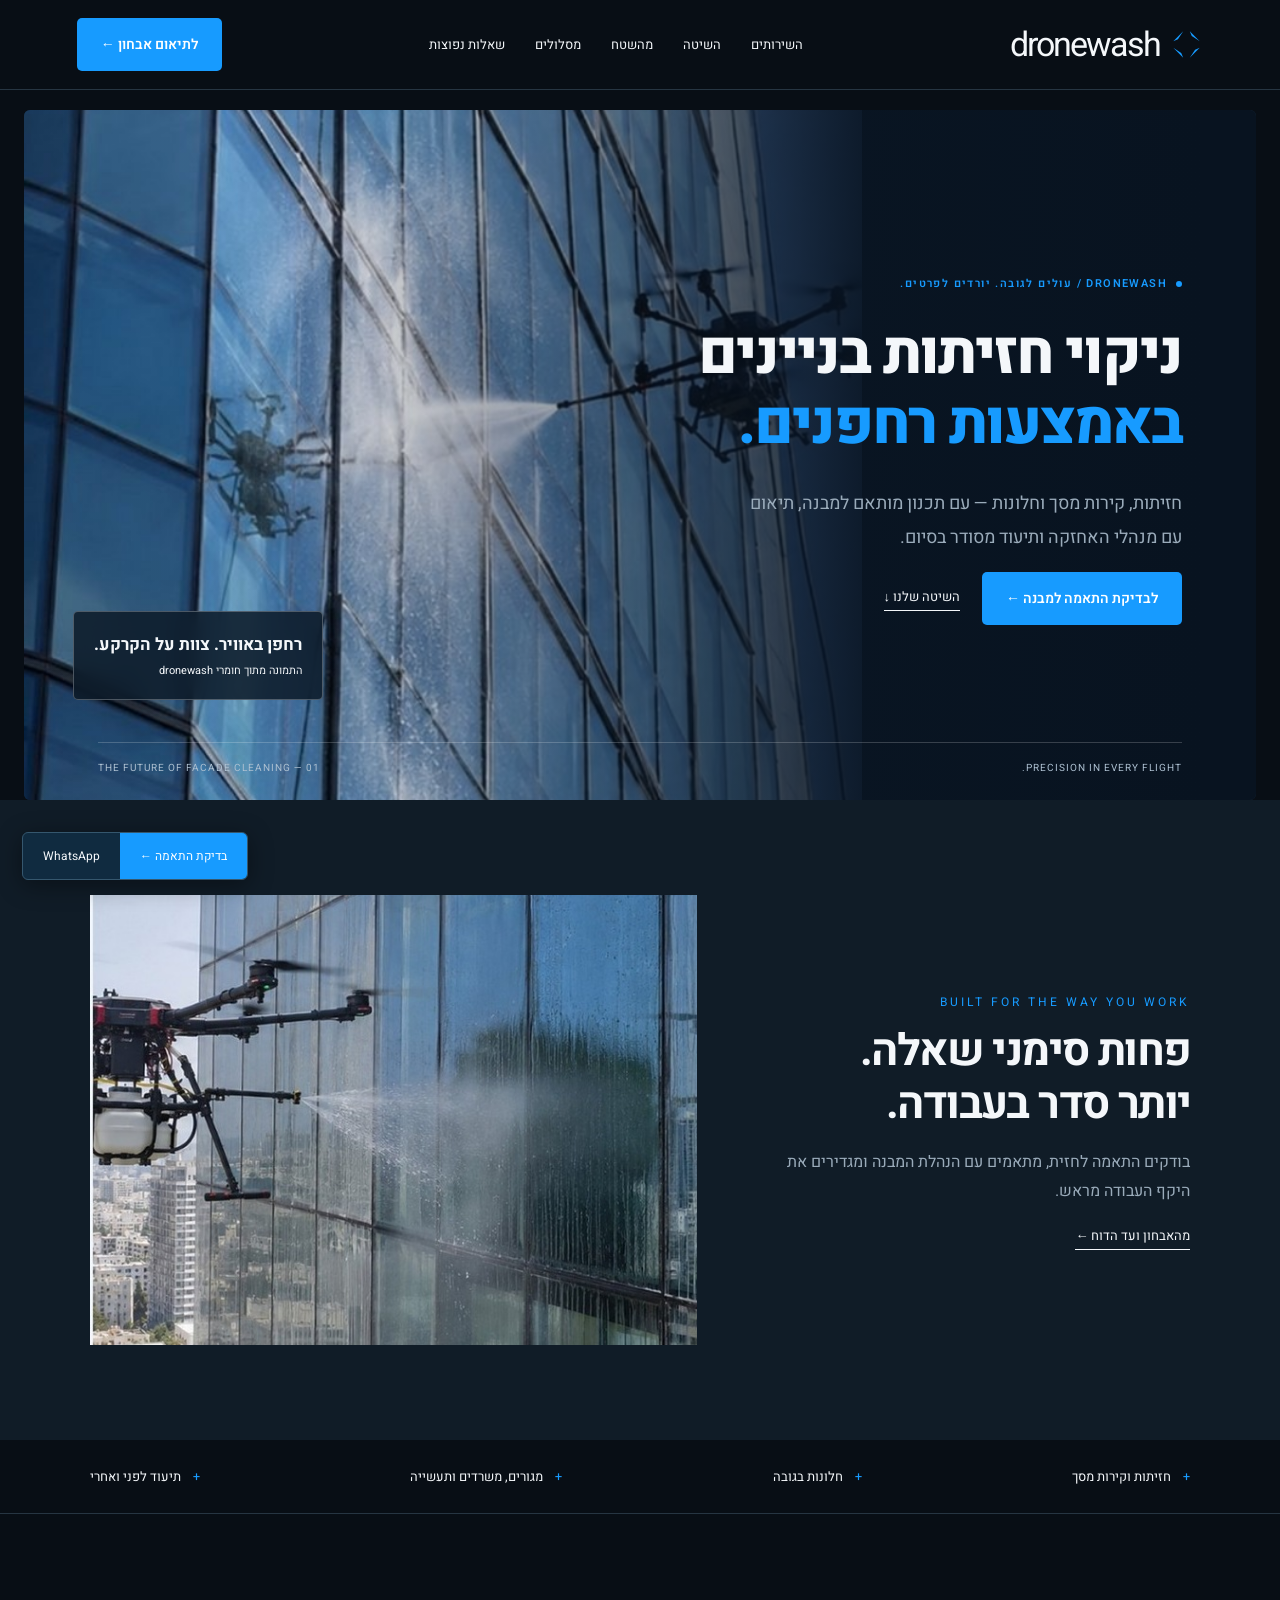
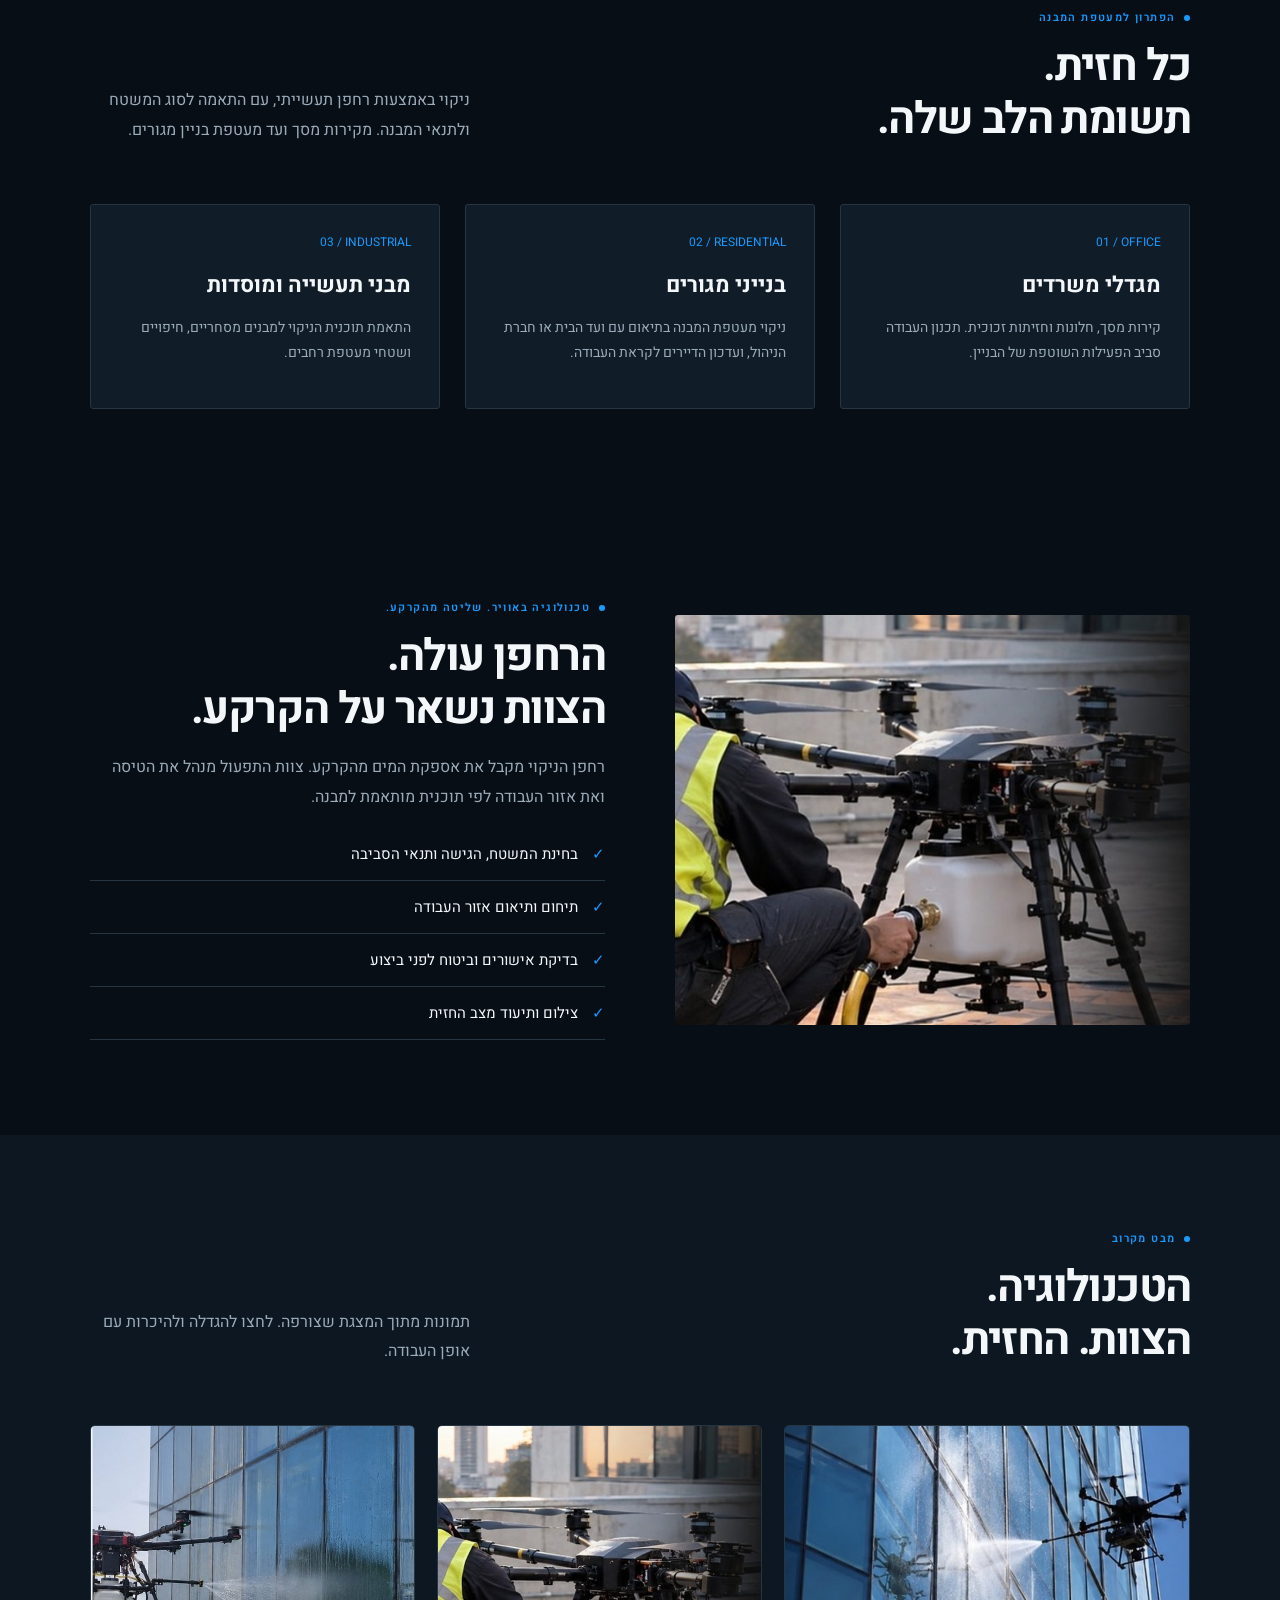
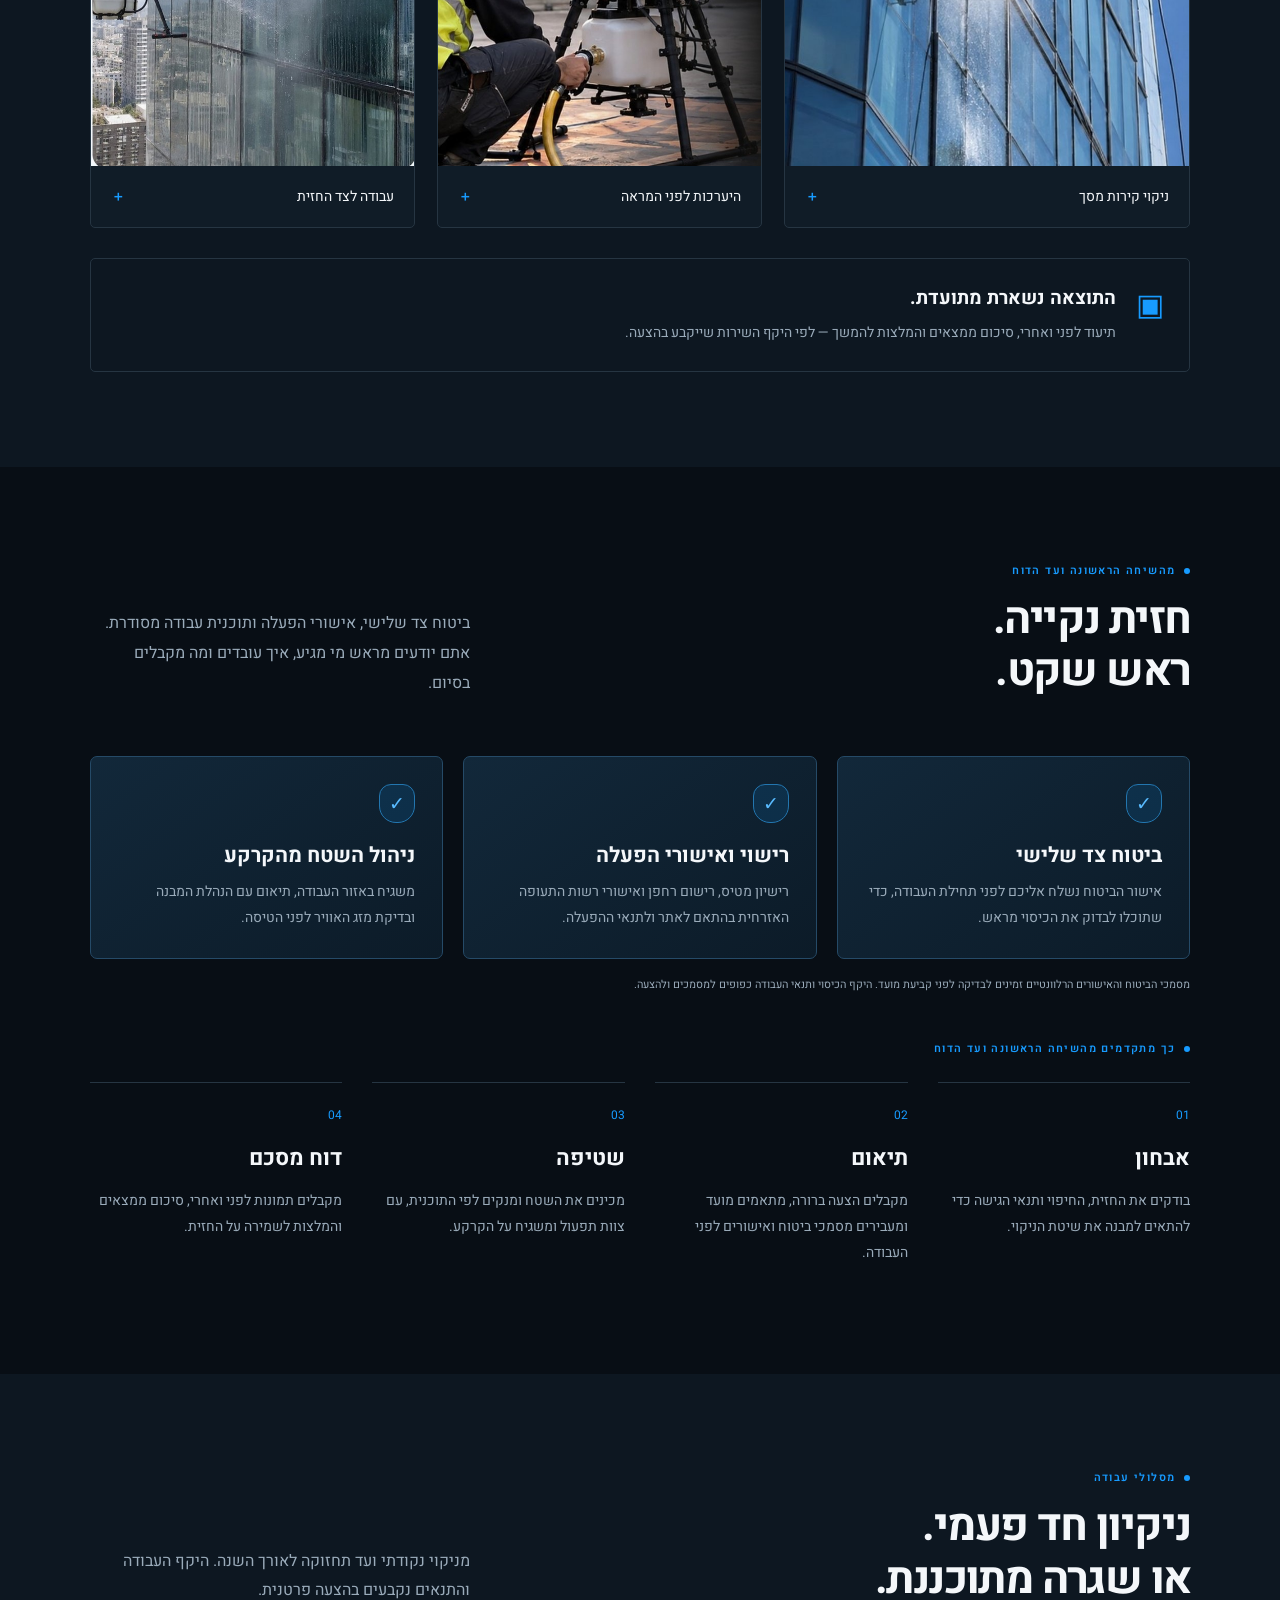
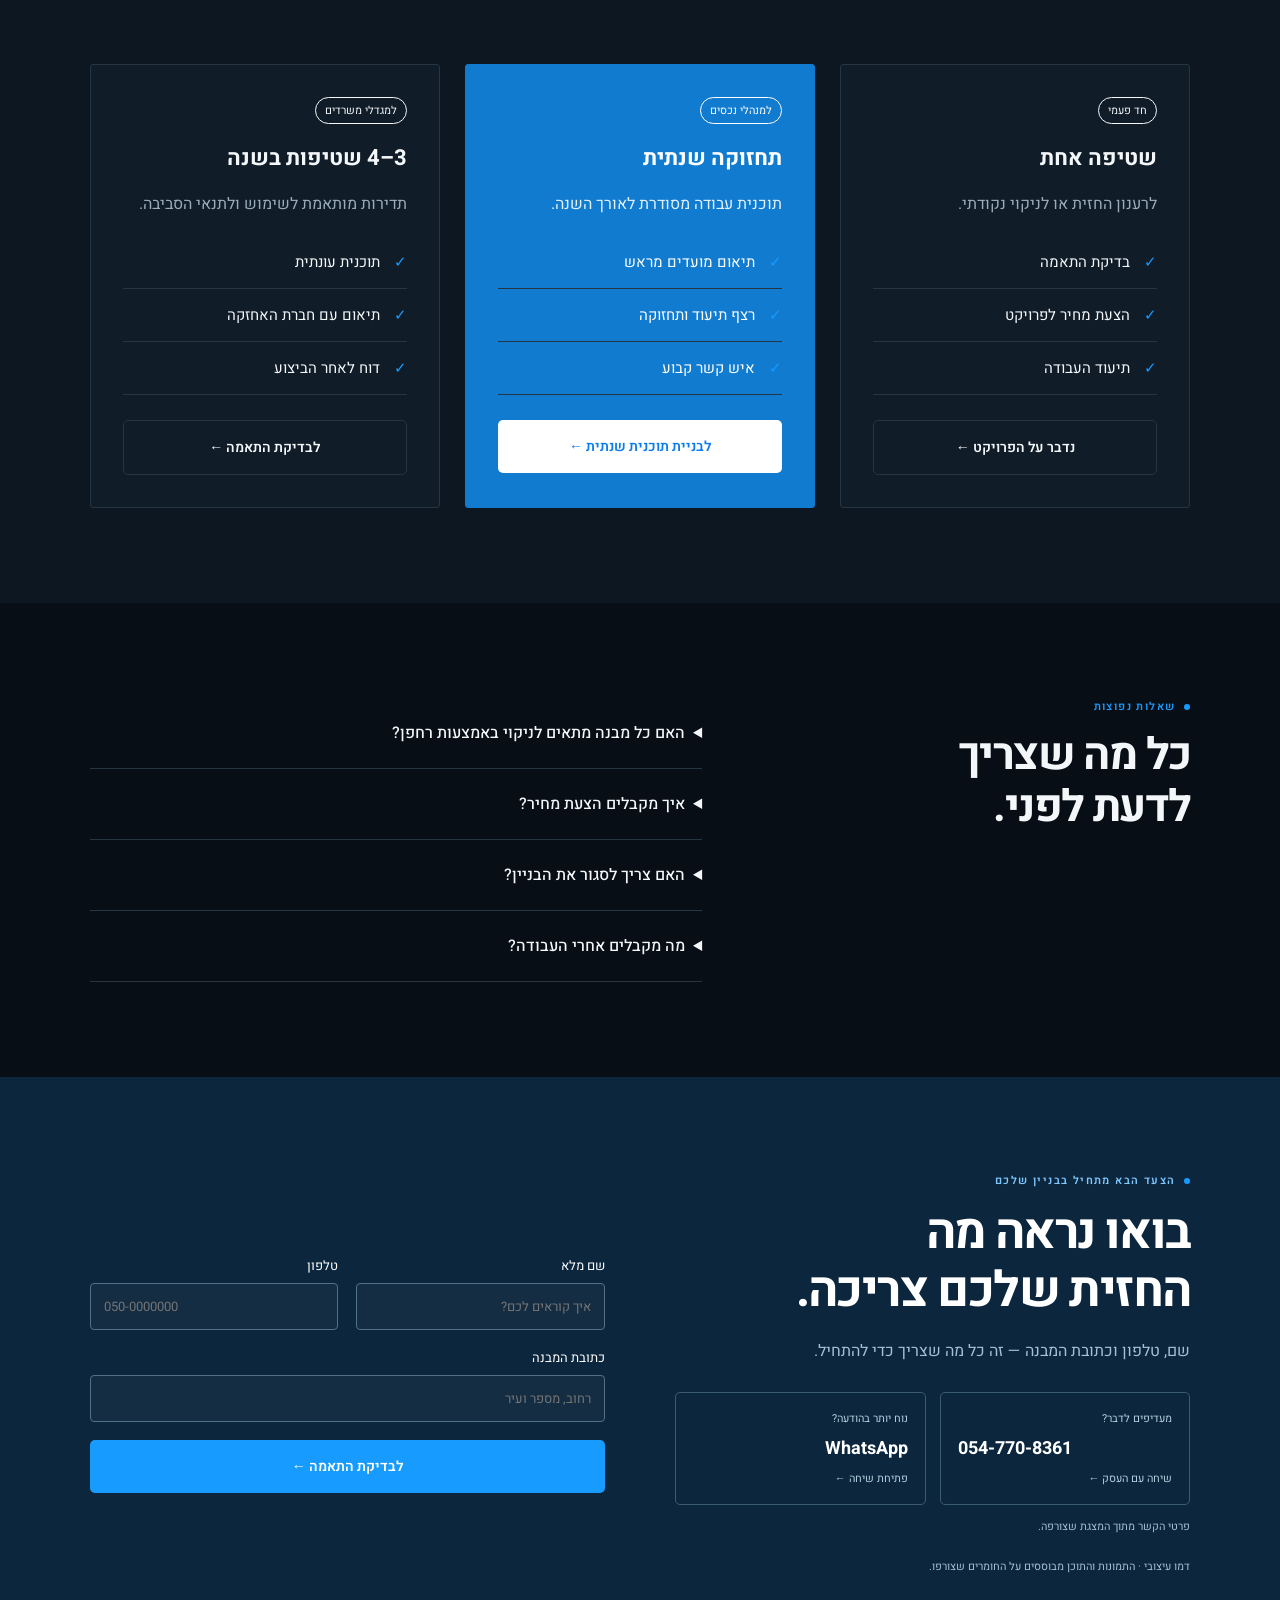
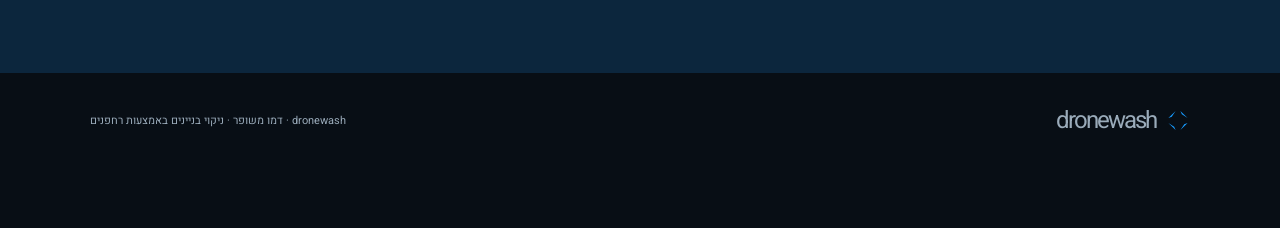
==== commit b78c545c: "Keep the floating contact bar off the form and drop form-status demo notes - Hide the quick-contact " ====
--- a/public/index.html
+++ b/public/index.html
@@ -4,4 +4,4 @@
 <section class="section gallery" id="gallery"><div class="section-head"><div><div class="eyebrow">מבט מקרוב</div><h2>הטכנולוגיה.<br>הצוות. החזית.</h2></div><p>תמונות מתוך המצגת שצורפה. לחצו להגדלה ולהיכרות עם אופן העבודה.</p></div><div class="gallery-grid"><button class="gallery-item" data-src="assets/hero.jpg" data-caption="ניקוי קירות מסך"><img src="assets/hero.jpg" alt="ניקוי קירות מסך" loading="lazy"><span>ניקוי קירות מסך<b>＋</b></span></button><button class="gallery-item" data-src="assets/pilot.jpg" data-caption="היערכות לפני המראה"><img src="assets/pilot.jpg" alt="היערכות לפני המראה" loading="lazy"><span>היערכות לפני המראה<b>＋</b></span></button><button class="gallery-item" data-src="assets/facade.jpg" data-caption="עבודה לצד החזית"><img src="assets/facade.jpg" alt="עבודה לצד החזית" loading="lazy"><span>עבודה לצד החזית<b>＋</b></span></button></div><div class="documentation"><span class="doc-icon">▣</span><div><h3>התוצאה נשארת מתועדת.</h3><p>תיעוד לפני ואחרי, סיכום ממצאים והמלצות להמשך — לפי היקף השירות שייקבע בהצעה.</p></div></div></section><section class="section" id="process"><div class="section-head"><div><div class="eyebrow">מהשיחה הראשונה ועד הדוח</div><h2>חזית נקייה.<br>ראש שקט.</h2></div><p>ביטוח צד שלישי, אישורי הפעלה ותוכנית עבודה מסודרת. אתם יודעים מראש מי מגיע, איך עובדים ומה מקבלים בסיום.</p></div><div class="trust-grid"><article class="trust-card"><span class="trust-icon" aria-hidden="true">✓</span><h3>ביטוח צד שלישי</h3><p>אישור הביטוח נשלח אליכם לפני תחילת העבודה, כדי שתוכלו לבדוק את הכיסוי מראש.</p></article><article class="trust-card"><span class="trust-icon" aria-hidden="true">✓</span><h3>רישוי ואישורי הפעלה</h3><p>רישיון מטיס, רישום רחפן ואישורי רשות התעופה האזרחית בהתאם לאתר ולתנאי ההפעלה.</p></article><article class="trust-card"><span class="trust-icon" aria-hidden="true">✓</span><h3>ניהול השטח מהקרקע</h3><p>משגיח באזור העבודה, תיאום עם הנהלת המבנה ובדיקת מזג האוויר לפני הטיסה.</p></article></div><p class="trust-footnote">מסמכי הביטוח והאישורים הרלוונטיים זמינים לבדיקה לפני קביעת מועד. היקף הכיסוי ותנאי העבודה כפופים למסמכים ולהצעה.</p><div class="eyebrow process-label">כך מתקדמים מהשיחה הראשונה ועד הדוח</div><div class="grid4"><article class="linecard"><div class="number">01</div><h3>אבחון</h3><p>בודקים את החזית, החיפוי ותנאי הגישה כדי להתאים למבנה את שיטת הניקוי.</p></article><article class="linecard"><div class="number">02</div><h3>תיאום</h3><p>מקבלים הצעה ברורה, מתאמים מועד ומעבירים מסמכי ביטוח ואישורים לפני העבודה.</p></article><article class="linecard"><div class="number">03</div><h3>שטיפה</h3><p>מכינים את השטח ומנקים לפי התוכנית, עם צוות תפעול ומשגיח על הקרקע.</p></article><article class="linecard"><div class="number">04</div><h3>דוח מסכם</h3><p>מקבלים תמונות לפני ואחרי, סיכום ממצאים והמלצות לשמירה על החזית.</p></article></div></section>
 <section class="section plans" id="plans"><div class="section-head"><div><div class="eyebrow">מסלולי עבודה</div><h2>ניקיון חד פעמי.<br>או שגרה מתוכננת.</h2></div><p>מניקוי נקודתי ועד תחזוקה לאורך השנה. היקף העבודה והתנאים נקבעים בהצעה פרטנית.</p></div><div class="grid3"><article class="plan"><div class="badge">חד פעמי</div><h3>שטיפה אחת</h3><p>לרענון החזית או לניקוי נקודתי.</p><span class="check">בדיקת התאמה</span><span class="check">הצעת מחיר לפרויקט</span><span class="check">תיעוד העבודה</span><a class="btn outline" href="#contact">נדבר על הפרויקט ←</a></article><article class="plan featured"><div class="badge">למנהלי נכסים</div><h3>תחזוקה שנתית</h3><p>תוכנית עבודה מסודרת לאורך השנה.</p><span class="check">תיאום מועדים מראש</span><span class="check">רצף תיעוד ותחזוקה</span><span class="check">איש קשר קבוע</span><a class="btn" href="#contact">לבניית תוכנית שנתית ←</a></article><article class="plan"><div class="badge">למגדלי משרדים</div><h3>3–4 שטיפות בשנה</h3><p>תדירות מותאמת לשימוש ולתנאי הסביבה.</p><span class="check">תוכנית עונתית</span><span class="check">תיאום עם חברת האחזקה</span><span class="check">דוח לאחר הביצוע</span><a class="btn outline" href="#contact">לבדיקת התאמה ←</a></article></div></section>
 <section class="section faq" id="faq"><div><div class="eyebrow">שאלות נפוצות</div><h2>כל מה שצריך<br>לדעת לפני.</h2></div><div><details><summary>האם כל מבנה מתאים לניקוי באמצעות רחפן?</summary><p>לא כל מבנה מתאים. בוחנים את סוג החיפוי, גובה המבנה, אפשרויות הגישה, הסביבה ומצב הלכלוך לפני קביעת שיטת העבודה.</p></details><details><summary>איך מקבלים הצעת מחיר?</summary><p>מתחילים מכתובת ותמונה של המבנה. לאחר בדיקת ההתאמה והיקף העבודה, ניתן לתאם אבחון ולהכין הצעה מפורטת.</p></details><details><summary>האם צריך לסגור את הבניין?</summary><p>העבודה מתוכננת בתיאום עם הנהלת המבנה. אזור העבודה עשוי להיות מתוחם; היקף ההפרעה תלוי בתנאי המקום ובתוכנית הביצוע.</p></details><details><summary>מה מקבלים אחרי העבודה?</summary><p>לפי התוכנית המוצגת: תיעוד לפני ואחרי, סיכום ממצאים והמלצות לתחזוקה בהמשך. הפרטים הסופיים נקבעים בהצעת השירות.</p></details></div></section>
-<section class="section contact split" id="contact"><div><div class="eyebrow" style="color:#7ec8ff">הצעד הבא מתחיל בבניין שלכם</div><h2>בואו נראה מה<br>החזית שלכם צריכה.</h2><p>שם, טלפון וכתובת המבנה — זה כל מה שצריך כדי להתחיל.</p><div class="contact-options"><a href="tel:+972547708361" class="contact-option"><span>מעדיפים לדבר?</span><b dir="ltr">054-770-8361</b><small>שיחה עם העסק ←</small></a><a href="https://wa.me/972547708361" target="_blank" rel="noopener noreferrer" class="contact-option"><span>נוח יותר בהודעה?</span><b>WhatsApp</b><small>פתיחת שיחה ←</small></a></div><p class="note contact-source">פרטי הקשר מתוך המצגת שצורפה.</p><p class="note">דמו עיצובי · התמונות והתוכן מבוססים על החומרים שצורפו.</p></div><form id="lead-form" data-source="website" novalidate><label>שם מלא<input name="name" required autocomplete="name" maxlength="80" placeholder="איך קוראים לכם?"></label><label>טלפון<input name="phone" required type="tel" inputmode="tel" autocomplete="tel" pattern="[0-9+() -]{8,18}" placeholder="050-0000000"></label><label class="wide">כתובת המבנה<input name="address" required autocomplete="street-address" maxlength="160" placeholder="רחוב, מספר ועיר"></label><div class="hp" aria-hidden="true"><label>אתר<input name="website" tabindex="-1" autocomplete="off"></label></div><button type="submit" class="btn wide">לבדיקת התאמה ←</button><p class="note wide">גרסת פיתוח · הטופס בבדיקה.</p><div id="result" class="result wide" role="status" aria-live="polite" hidden></div></form></section></main><footer class="footer"><span class="logo" dir="ltr">dronewash<svg viewBox="0 0 50 50" aria-hidden="true"><path d="M5 20L20 5L12 17ZM30 5L45 20L33 12ZM45 30L30 45L38 33ZM20 45L5 30L17 38Z" fill="currentColor"/></svg></span><span>dronewash · דמו משופר · ניקוי בניינים באמצעות רחפנים</span></footer><dialog id="viewer" aria-labelledby="viewer-caption"><button class="close-viewer" aria-label="סגירת תמונה">✕</button><img id="viewer-image" alt=""><p id="viewer-caption"></p></dialog><div class="quick-contact" aria-label="יצירת קשר מהירה"><a href="#contact">בדיקת התאמה ←</a><a href="https://wa.me/972547708361" target="_blank" rel="noopener noreferrer">WhatsApp</a></div><script src="script.js" defer></script><script src="js/lead-form.js" defer></script></body></html>+<section class="section contact split" id="contact"><div><div class="eyebrow" style="color:#7ec8ff">הצעד הבא מתחיל בבניין שלכם</div><h2>בואו נראה מה<br>החזית שלכם צריכה.</h2><p>שם, טלפון וכתובת המבנה — זה כל מה שצריך כדי להתחיל.</p><div class="contact-options"><a href="tel:+972547708361" class="contact-option"><span>מעדיפים לדבר?</span><b dir="ltr">054-770-8361</b><small>שיחה עם העסק ←</small></a><a href="https://wa.me/972547708361" target="_blank" rel="noopener noreferrer" class="contact-option"><span>נוח יותר בהודעה?</span><b>WhatsApp</b><small>פתיחת שיחה ←</small></a></div><p class="note contact-source">פרטי הקשר מתוך המצגת שצורפה.</p><p class="note">דמו עיצובי · התמונות והתוכן מבוססים על החומרים שצורפו.</p></div><form id="lead-form" data-source="website" novalidate><label>שם מלא<input name="name" required autocomplete="name" maxlength="80" placeholder="איך קוראים לכם?"></label><label>טלפון<input name="phone" required type="tel" inputmode="tel" autocomplete="tel" pattern="[0-9+() -]{8,18}" placeholder="050-0000000"></label><label class="wide">כתובת המבנה<input name="address" required autocomplete="street-address" maxlength="160" placeholder="רחוב, מספר ועיר"></label><div class="hp" aria-hidden="true"><label>אתר<input name="website" tabindex="-1" autocomplete="off"></label></div><button type="submit" class="btn wide">לבדיקת התאמה ←</button><div id="result" class="result wide" role="status" aria-live="polite" hidden></div></form></section></main><footer class="footer"><span class="logo" dir="ltr">dronewash<svg viewBox="0 0 50 50" aria-hidden="true"><path d="M5 20L20 5L12 17ZM30 5L45 20L33 12ZM45 30L30 45L38 33ZM20 45L5 30L17 38Z" fill="currentColor"/></svg></span><span>dronewash · דמו משופר · ניקוי בניינים באמצעות רחפנים</span></footer><dialog id="viewer" aria-labelledby="viewer-caption"><button class="close-viewer" aria-label="סגירת תמונה">✕</button><img id="viewer-image" alt=""><p id="viewer-caption"></p></dialog><div class="quick-contact" aria-label="יצירת קשר מהירה"><a href="#contact">בדיקת התאמה ←</a><a href="https://wa.me/972547708361" target="_blank" rel="noopener noreferrer">WhatsApp</a></div><script src="script.js" defer></script><script src="js/lead-form.js" defer></script></body></html>
--- a/public/styles.css
+++ b/public/styles.css
@@ -5,3 +5,6 @@
 .result.error{background:#ffe1e1;color:#5a1414}
 .result a{color:inherit;font-weight:700}
 form button[disabled]{opacity:.6;cursor:wait}
+.quick-contact{transition:opacity .2s,transform .2s}
+.quick-contact.is-hidden{opacity:0;transform:translateY(120%);pointer-events:none;visibility:hidden}
+@media(max-width:760px){.footer{padding-bottom:96px}}
